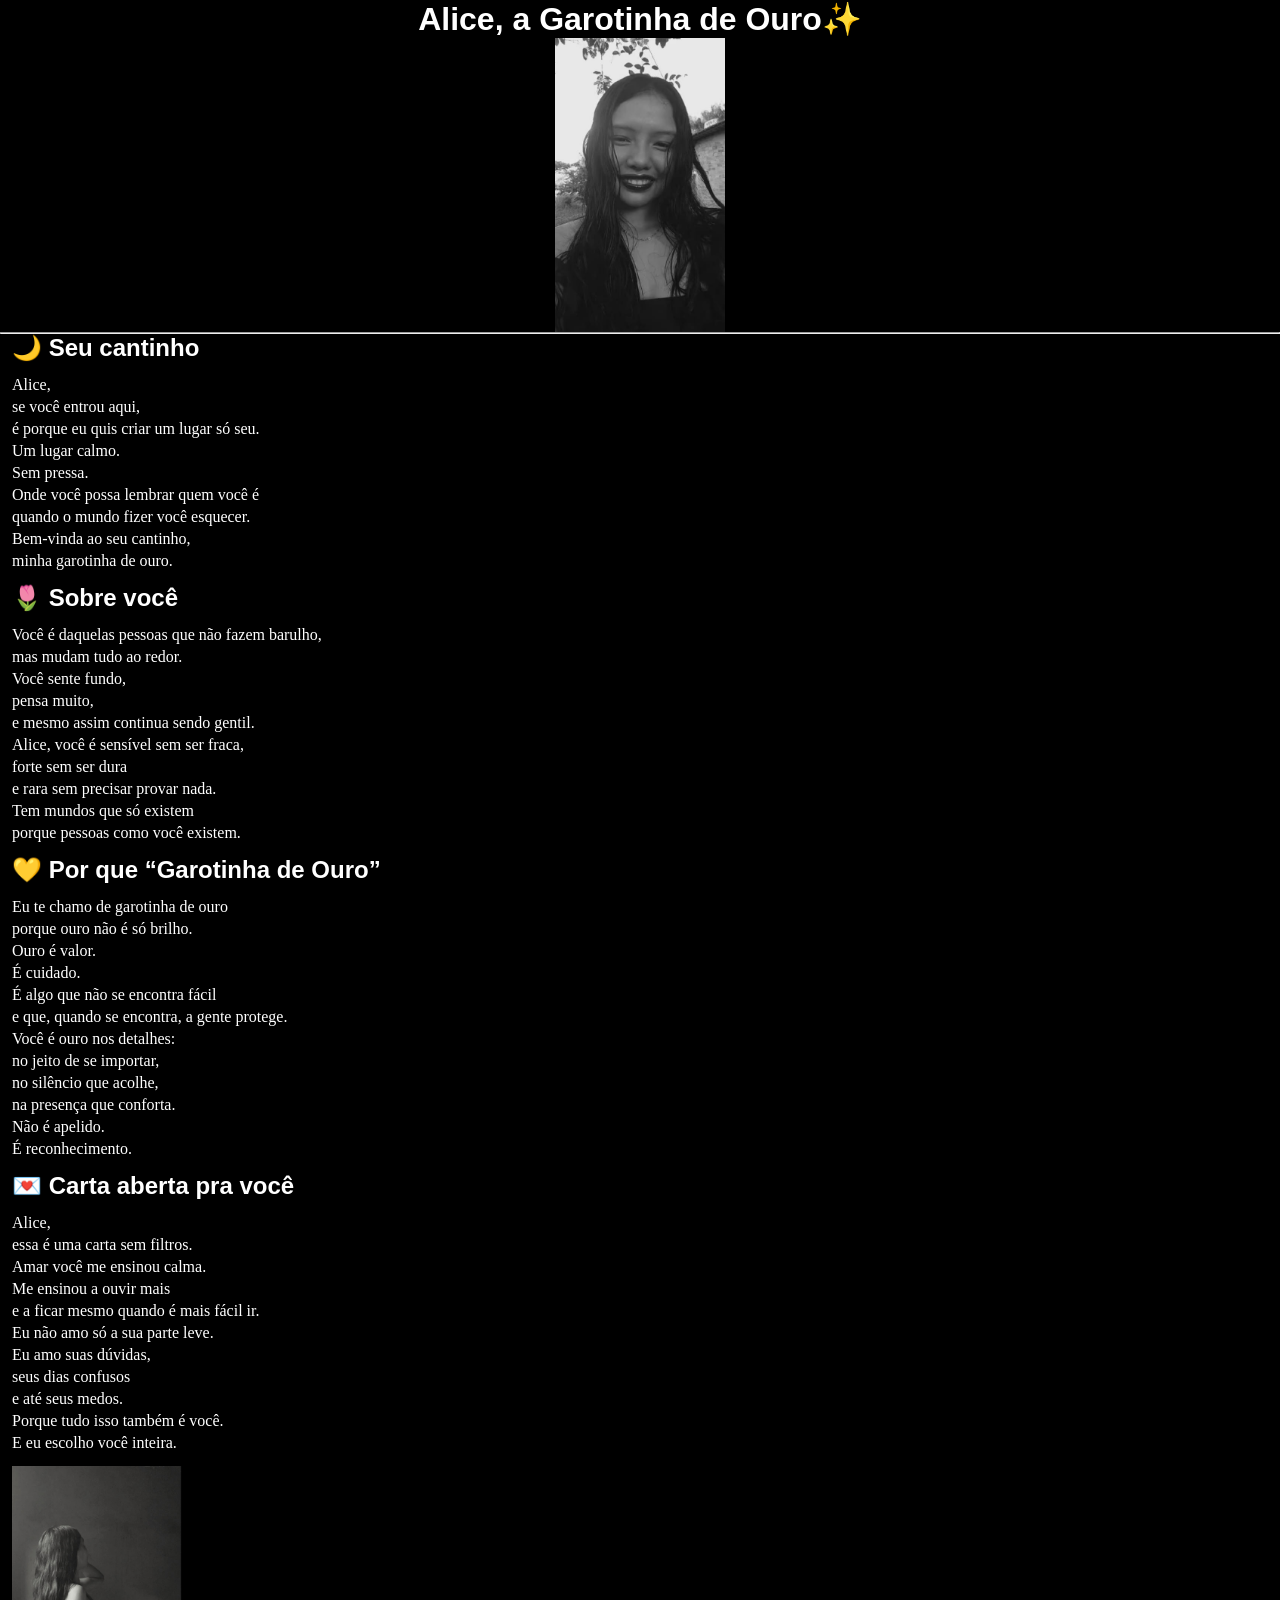
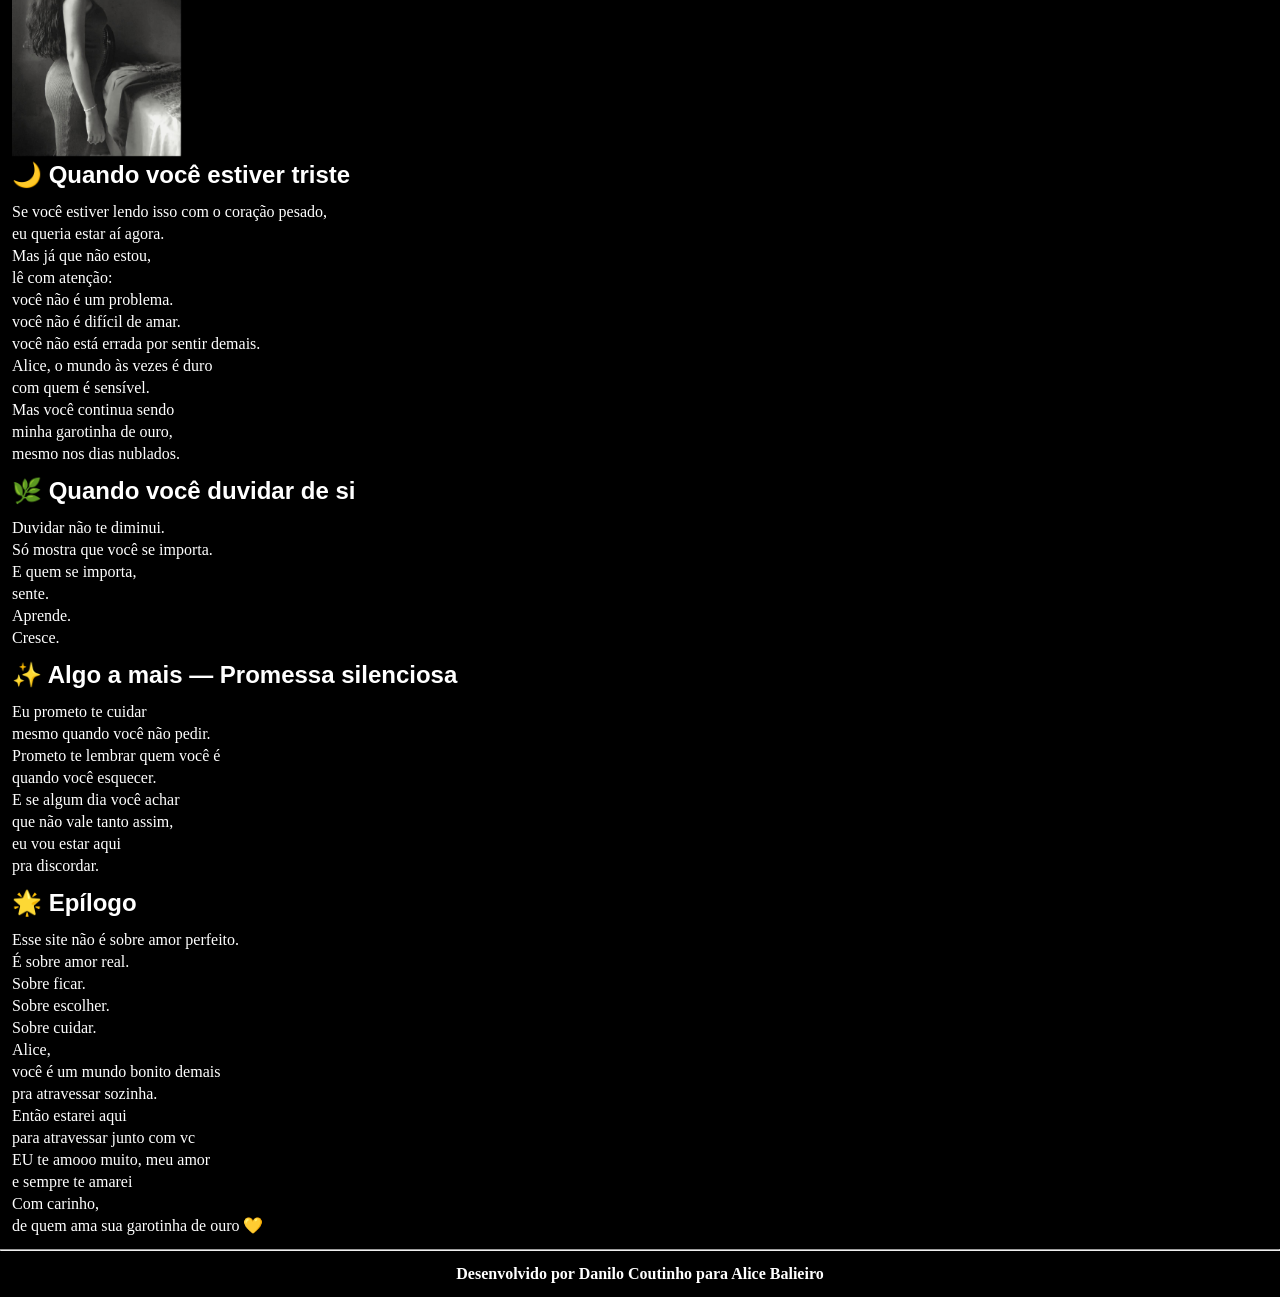
==== index.html @ 2d71a137 "danilo criação do projeto" ====
<!DOCTYPE html>
<html lang="pt-br">
<head>
    <meta charset="UTF-8">
    <meta name="viewport" content="width=device-width, initial-scale=1.0">
    <main><link rel="stylesheet" href="style.css"></main>
    <title>Alice</title>
</head>
<body>
    <h1>Alice, a Garotinha de Ouro✨</h1>
    <img src="img/ft1 - Copia.jpeg" alt="" id="ft1">
    <hr>
    <h2>🌙 Seu cantinho</h2>
    <p>Alice, <br>
        se você entrou aqui, <br>
        é porque eu quis criar um lugar só seu. <br>
        Um lugar calmo. <br>
        Sem pressa. <br>
        Onde você possa lembrar quem você é <br>
        quando o mundo fizer você esquecer. <br>
        Bem-vinda ao seu cantinho, <br>
        minha garotinha de ouro.</p>

    <h2>🌷 Sobre você</h2>
    <p>Você é daquelas pessoas que não fazem barulho, <br>
        mas mudam tudo ao redor. <br>
        Você sente fundo, <br>
        pensa muito, <br>
        e mesmo assim continua sendo gentil. <br>
        Alice, você é sensível sem ser fraca, <br>
        forte sem ser dura <br>
        e rara sem precisar provar nada. <br>
        Tem mundos que só existem <br>
        porque pessoas como você existem.</p>

    <h2>💛 Por que “Garotinha de Ouro”</h2>
    <p>Eu te chamo de garotinha de ouro <br>
        porque ouro não é só brilho. <br>
        Ouro é valor. <br>
        É cuidado. <br>
        É algo que não se encontra fácil <br>
        e que, quando se encontra, a gente protege. <br>
        Você é ouro nos detalhes: <br>
        no jeito de se importar, <br>
        no silêncio que acolhe, <br>
        na presença que conforta. <br>
        Não é apelido. <br>
        É reconhecimento.</p>

    <h2>💌 Carta aberta pra você</h2>
    <p>Alice, <br>
        essa é uma carta sem filtros. <br>
        Amar você me ensinou calma. <br>
        Me ensinou a ouvir mais <br>
        e a ficar mesmo quando é mais fácil ir. <br>
        Eu não amo só a sua parte leve. <br>
        Eu amo suas dúvidas, <br>
        seus dias confusos <br>
        e até seus medos. <br>
        Porque tudo isso também é você. <br>
        E eu escolho você inteira.</p>

    <img src="img/WhatsApp Image 2026-02-02 at 15.00.16.jpeg" alt="">

    <h2>🌙 Quando você estiver triste</h2>
    <p>Se você estiver lendo isso com o coração pesado, <br>
        eu queria estar aí agora. <br>
        Mas já que não estou, <br>
        lê com atenção: <br>
        você não é um problema. <br>
        você não é difícil de amar. <br>
        você não está errada por sentir demais. <br>
        Alice, o mundo às vezes é duro <br>
        com quem é sensível. <br>
        Mas você continua sendo <br>
        minha garotinha de ouro, <br>
        mesmo nos dias nublados.</p>

    <h2>🌿 Quando você duvidar de si</h2>
    <p>Duvidar não te diminui. <br>
        Só mostra que você se importa. <br>
        E quem se importa, <br>
        sente. <br>
        Aprende. <br>
        Cresce. </p>

    
    <h2>✨ Algo a mais — Promessa silenciosa</h2>
    <p>Eu prometo te cuidar <br>
        mesmo quando você não pedir. <br>
        Prometo te lembrar quem você é <br>
        quando você esquecer. <br>
        E se algum dia você achar <br>
        que não vale tanto assim, <br>
        eu vou estar aqui <br>
        pra discordar.</p>


    <h2>🌟 Epílogo</h2>
    <p>Esse site não é sobre amor perfeito. <br>
        É sobre amor real. <br>
        Sobre ficar. <br>
        Sobre escolher. <br>
        Sobre cuidar. <br>
        Alice, <br>
        você é um mundo bonito demais <br>
        pra atravessar sozinha. <br>
        Então estarei aqui <br>
        para atravessar junto com vc <br>
        EU te amooo muito, meu amor <br>
        e sempre te amarei <br>
        Com carinho, <br>
        de quem ama sua garotinha de ouro 💛</p>
    <hr>
    <footer>
        <p>Desenvolvido por Danilo Coutinho para Alice Balieiro</p>
    </footer>
</body>
</html>
---- style.css ----
@charset "UTF-8";

* {
    padding: 0px;
    margin: 0px;
}

body {
    background-color: black;
}

h1 {
    color: white;
    font-family: 'Franklin Gothic Medium', 'Arial Narrow', Arial, sans-serif;
    text-align: center;
}

h2 {
    color: white;
    font-family: 'Franklin Gothic Medium', 'Arial Narrow', Arial, sans-serif;
    margin-left: 12px;
}

img {
    max-width: 170px;
    margin-left: 12px;
}

img#ft1 {
    max-width: 170px;
    display: block;
    margin: auto;
}

p {
    color: white;
    margin: 12px;
    line-height: 22px;
}

footer {
    text-align: center;
    font-weight: bold;
}
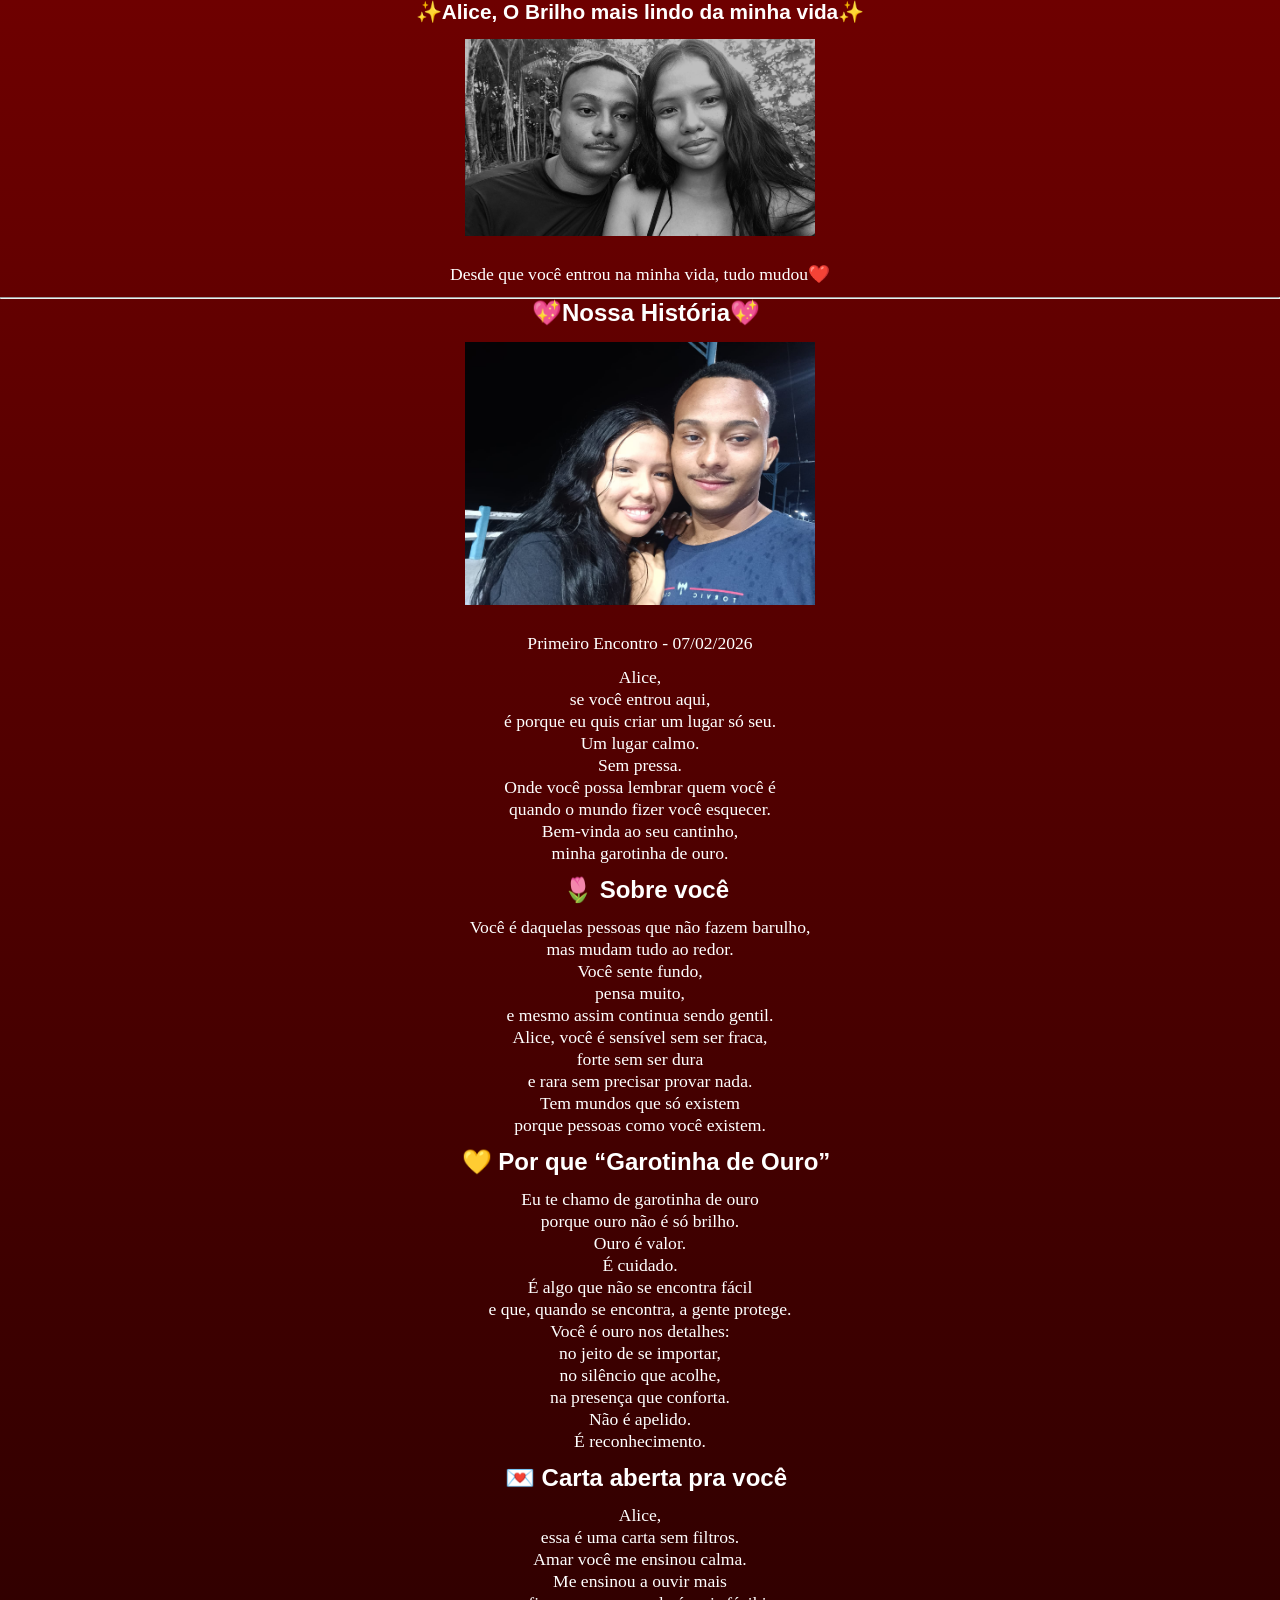
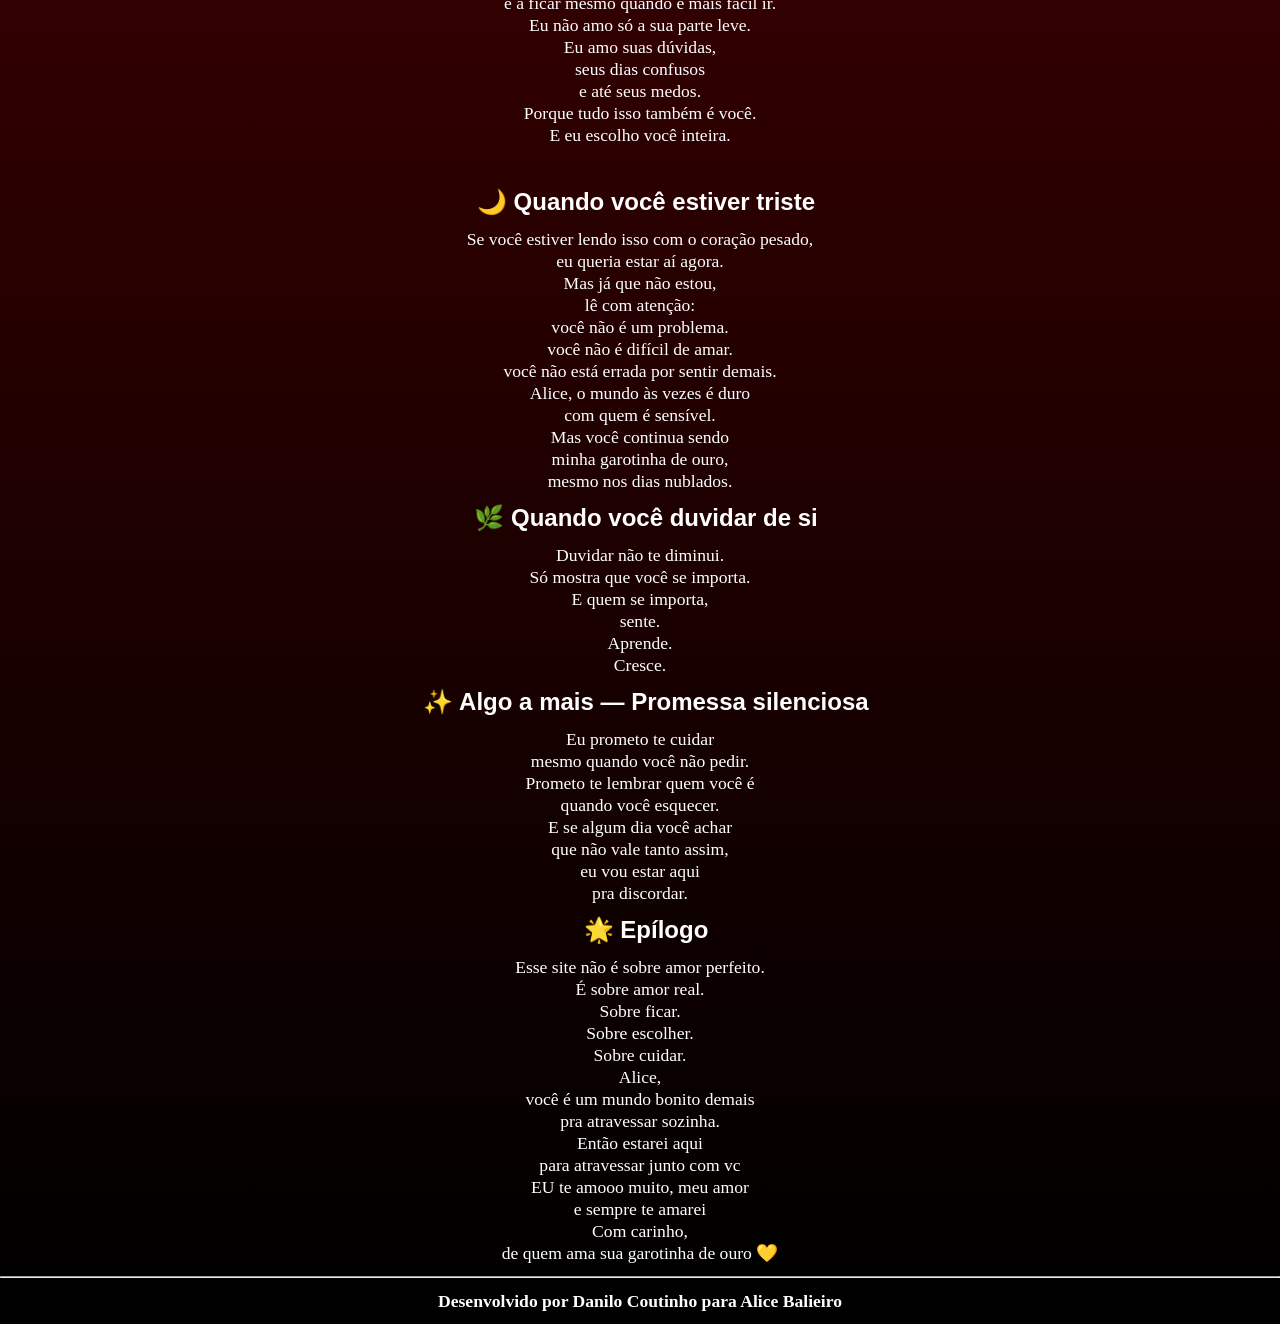
==== commit 48ff44fb: "atualização 01 no projeto" ====
--- a/index.html
+++ b/index.html
@@ -7,10 +7,13 @@
     <title>Alice</title>
 </head>
 <body>
-    <h1>Alice, a Garotinha de Ouro✨</h1>
-    <img src="img/ft1 - Copia.jpeg" alt="" id="ft1">
+    <h1>✨Alice, O Brilho mais lindo da minha vida✨</h1>
+    <img src="img/img01.jpeg" alt="" id="ft1">
+    <p>Desde que você entrou na minha vida, tudo mudou❤️</p>
     <hr>
-    <h2>🌙 Seu cantinho</h2>
+    <h2>💖Nossa História💖</h2>
+    <img src="img/img04.jpeg" alt="">
+    <p>Primeiro Encontro - 07/02/2026</p>
     <p>Alice, <br>
         se você entrou aqui, <br>
         é porque eu quis criar um lugar só seu. <br>
--- a/style.css
+++ b/style.css
@@ -6,29 +6,27 @@
 }
 
 body {
-    background-color: black;
+    background-image: linear-gradient(to bottom, rgb(110, 0, 0), black);
 }
 
 h1 {
     color: white;
     font-family: 'Franklin Gothic Medium', 'Arial Narrow', Arial, sans-serif;
     text-align: center;
+    font-size: 1.3em;
 }
 
 h2 {
     color: white;
     font-family: 'Franklin Gothic Medium', 'Arial Narrow', Arial, sans-serif;
     margin-left: 12px;
+    text-align: center;
 }
 
 img {
-    max-width: 170px;
-    margin-left: 12px;
-}
-
-img#ft1 {
-    max-width: 170px;
+    max-width: 350px;
     display: block;
+    padding: 15px;
     margin: auto;
 }
 
@@ -36,6 +34,8 @@
     color: white;
     margin: 12px;
     line-height: 22px;
+    text-align: center;
+    font-size: 1.1em;
 }
 
 footer {
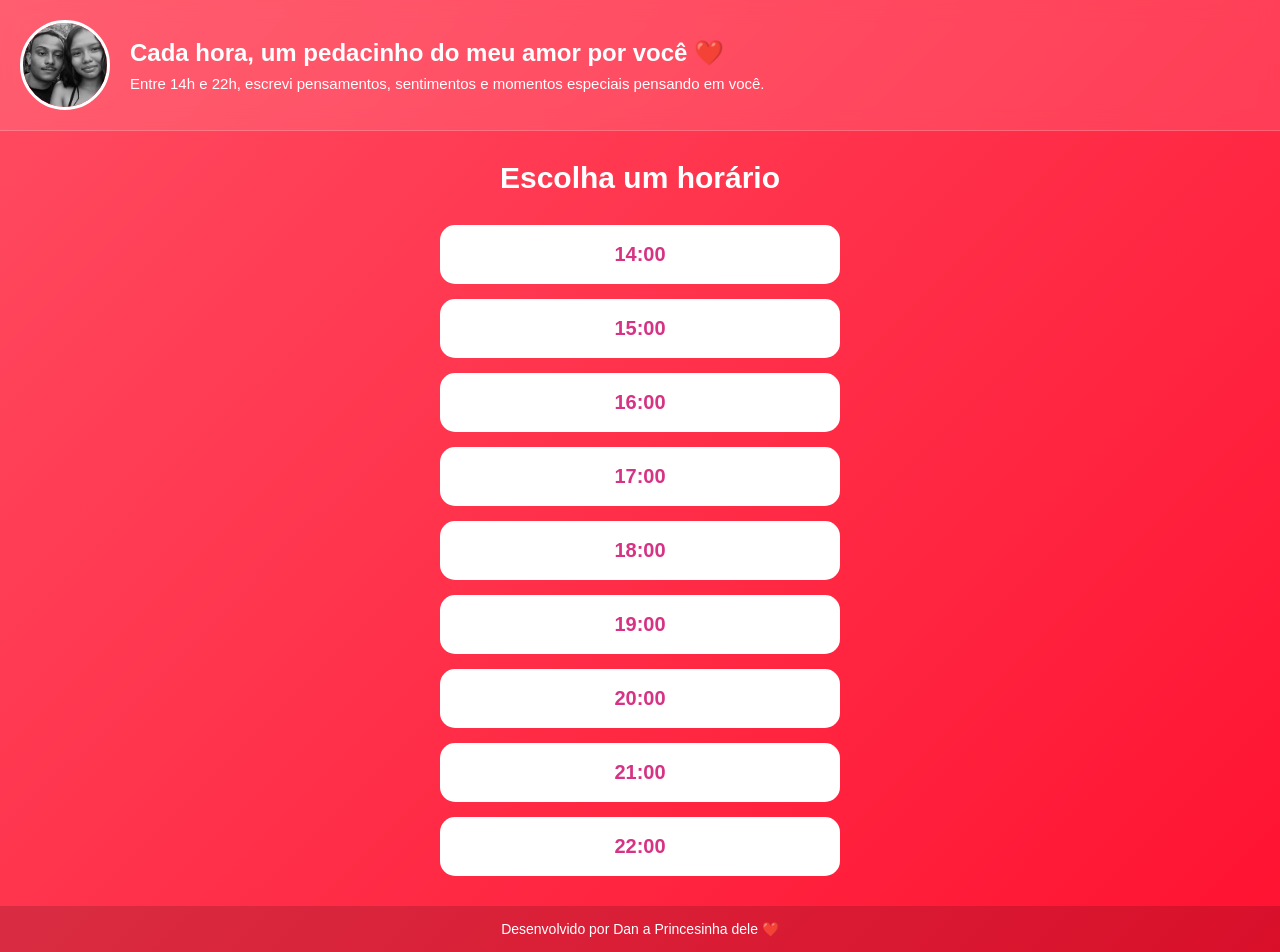
==== commit 13adc0ff: "atualização" ====
--- a/index.html
+++ b/index.html
@@ -1,122 +1,47 @@
 <!DOCTYPE html>
-<html lang="pt-br">
+<html lang="pt-BR">
 <head>
-    <meta charset="UTF-8">
-    <meta name="viewport" content="width=device-width, initial-scale=1.0">
-    <main><link rel="stylesheet" href="style.css"></main>
-    <title>Alice</title>
+  <meta charset="UTF-8" />
+  <meta name="viewport" content="width=device-width, initial-scale=1.0"/>
+  <title>Lilice❤️</title>
+  <link rel="stylesheet" href="style.css"/>
 </head>
 <body>
-    <h1>✨Alice, O Brilho mais lindo da minha vida✨</h1>
-    <img src="img/img01.jpeg" alt="" id="ft1">
-    <p>Desde que você entrou na minha vida, tudo mudou❤️</p>
-    <hr>
-    <h2>💖Nossa História💖</h2>
-    <img src="img/img04.jpeg" alt="">
-    <p>Primeiro Encontro - 07/02/2026</p>
-    <p>Alice, <br>
-        se você entrou aqui, <br>
-        é porque eu quis criar um lugar só seu. <br>
-        Um lugar calmo. <br>
-        Sem pressa. <br>
-        Onde você possa lembrar quem você é <br>
-        quando o mundo fizer você esquecer. <br>
-        Bem-vinda ao seu cantinho, <br>
-        minha garotinha de ouro.</p>
 
-    <h2>🌷 Sobre você</h2>
-    <p>Você é daquelas pessoas que não fazem barulho, <br>
-        mas mudam tudo ao redor. <br>
-        Você sente fundo, <br>
-        pensa muito, <br>
-        e mesmo assim continua sendo gentil. <br>
-        Alice, você é sensível sem ser fraca, <br>
-        forte sem ser dura <br>
-        e rara sem precisar provar nada. <br>
-        Tem mundos que só existem <br>
-        porque pessoas como você existem.</p>
+  <!-- CABEÇALHO -->
+  <header class="topo">
+    <img src="img/img01.jpeg" alt="Foto do casal">
+    
+    <div class="texto-topo">
+      <h1>Cada hora, um pedacinho do meu amor por você ❤️</h1>
+      <p>
+        Entre 14h e 22h, escrevi pensamentos, sentimentos e momentos
+        especiais pensando em você.
+      </p>
+    </div>
+  </header>
 
-    <h2>💛 Por que “Garotinha de Ouro”</h2>
-    <p>Eu te chamo de garotinha de ouro <br>
-        porque ouro não é só brilho. <br>
-        Ouro é valor. <br>
-        É cuidado. <br>
-        É algo que não se encontra fácil <br>
-        e que, quando se encontra, a gente protege. <br>
-        Você é ouro nos detalhes: <br>
-        no jeito de se importar, <br>
-        no silêncio que acolhe, <br>
-        na presença que conforta. <br>
-        Não é apelido. <br>
-        É reconhecimento.</p>
+  <!-- CONTEÚDO -->
+  <main class="container">
+    <h2>Escolha um horário</h2>
 
-    <h2>💌 Carta aberta pra você</h2>
-    <p>Alice, <br>
-        essa é uma carta sem filtros. <br>
-        Amar você me ensinou calma. <br>
-        Me ensinou a ouvir mais <br>
-        e a ficar mesmo quando é mais fácil ir. <br>
-        Eu não amo só a sua parte leve. <br>
-        Eu amo suas dúvidas, <br>
-        seus dias confusos <br>
-        e até seus medos. <br>
-        Porque tudo isso também é você. <br>
-        E eu escolho você inteira.</p>
+    <div class="botoes">
+      <a href="14h.html">14:00</a>
+      <a href="15h.html">15:00</a>
+      <a href="16h.html">16:00</a>
+      <a href="17h.html">17:00</a>
+      <a href="18h.html">18:00</a>
+      <a href="19h.html">19:00</a>
+      <a href="20h.html">20:00</a>
+      <a href="21h.html">21:00</a>
+      <a href="22h.html">22:00</a>
+    </div>
+  </main>
 
-    <img src="img/WhatsApp Image 2026-02-02 at 15.00.16.jpeg" alt="">
+  <!-- RODAPÉ -->
+  <footer>
+    Desenvolvido por Dan a Princesinha dele ❤️
+  </footer>
 
-    <h2>🌙 Quando você estiver triste</h2>
-    <p>Se você estiver lendo isso com o coração pesado, <br>
-        eu queria estar aí agora. <br>
-        Mas já que não estou, <br>
-        lê com atenção: <br>
-        você não é um problema. <br>
-        você não é difícil de amar. <br>
-        você não está errada por sentir demais. <br>
-        Alice, o mundo às vezes é duro <br>
-        com quem é sensível. <br>
-        Mas você continua sendo <br>
-        minha garotinha de ouro, <br>
-        mesmo nos dias nublados.</p>
-
-    <h2>🌿 Quando você duvidar de si</h2>
-    <p>Duvidar não te diminui. <br>
-        Só mostra que você se importa. <br>
-        E quem se importa, <br>
-        sente. <br>
-        Aprende. <br>
-        Cresce. </p>
-
-    
-    <h2>✨ Algo a mais — Promessa silenciosa</h2>
-    <p>Eu prometo te cuidar <br>
-        mesmo quando você não pedir. <br>
-        Prometo te lembrar quem você é <br>
-        quando você esquecer. <br>
-        E se algum dia você achar <br>
-        que não vale tanto assim, <br>
-        eu vou estar aqui <br>
-        pra discordar.</p>
-
-
-    <h2>🌟 Epílogo</h2>
-    <p>Esse site não é sobre amor perfeito. <br>
-        É sobre amor real. <br>
-        Sobre ficar. <br>
-        Sobre escolher. <br>
-        Sobre cuidar. <br>
-        Alice, <br>
-        você é um mundo bonito demais <br>
-        pra atravessar sozinha. <br>
-        Então estarei aqui <br>
-        para atravessar junto com vc <br>
-        EU te amooo muito, meu amor <br>
-        e sempre te amarei <br>
-        Com carinho, <br>
-        de quem ama sua garotinha de ouro 💛</p>
-    <hr>
-    <footer>
-        <p>Desenvolvido por Danilo Coutinho para Alice Balieiro</p>
-    </footer>
 </body>
 </html>
--- a/style.css
+++ b/style.css
@@ -1,44 +1,90 @@
-@charset "UTF-8";
-
-* {
-    padding: 0px;
-    margin: 0px;
+*{
+  margin: 0;
+  padding: 0;
+  box-sizing: border-box;
 }
 
-body {
-    background-image: linear-gradient(to bottom, rgb(110, 0, 0), black);
+body{
+  font-family: Arial, Helvetica, sans-serif;
+  background: linear-gradient(135deg, #ff4c61, #ff1231);
+  min-height: 100vh;
+  display: flex;
+  flex-direction: column;
+  color: #fff;
 }
 
-h1 {
-    color: white;
-    font-family: 'Franklin Gothic Medium', 'Arial Narrow', Arial, sans-serif;
-    text-align: center;
-    font-size: 1.3em;
+/* TOPO */
+.topo{
+  background: rgba(255,255,255,0.1);
+  backdrop-filter: blur(10px);
+  padding: 20px;
+  display: flex;
+  align-items: center;
+  gap: 20px;
+  border-bottom: 1px solid rgba(255,255,255,0.2);
 }
 
-h2 {
-    color: white;
-    font-family: 'Franklin Gothic Medium', 'Arial Narrow', Arial, sans-serif;
-    margin-left: 12px;
-    text-align: center;
+.topo img{
+  width: 90px;
+  height: 90px;
+  border-radius: 50%;
+  object-fit: cover;
+  border: 3px solid white;
 }
 
-img {
-    max-width: 350px;
-    display: block;
-    padding: 15px;
-    margin: auto;
+.texto-topo h1{
+  font-size: 24px;
+  margin-bottom: 8px;
 }
 
-p {
-    color: white;
-    margin: 12px;
-    line-height: 22px;
-    text-align: center;
-    font-size: 1.1em;
+.texto-topo p{
+  font-size: 15px;
 }
 
-footer {
-    text-align: center;
-    font-weight: bold;
+/* CONTEÚDO */
+.container{
+  flex: 1;
+  display: flex;
+  flex-direction: column;
+  align-items: center;
+  justify-content: center;
+  padding: 30px;
+}
+
+.container h2{
+  margin-bottom: 30px;
+  font-size: 30px;
+}
+
+.botoes{
+  width: 100%;
+  max-width: 400px;
+  display: flex;
+  flex-direction: column;
+  gap: 15px;
+}
+
+.botoes a{
+  text-decoration: none;
+  background: white;
+  color: #d63384;
+  padding: 18px;
+  text-align: center;
+  border-radius: 15px;
+  font-size: 20px;
+  font-weight: bold;
+  transition: 0.3s;
+}
+
+.botoes a:hover{
+  transform: scale(1.03);
+  background: #ffd6e7;
+}
+
+/* RODAPÉ */
+footer{
+  text-align: center;
+  padding: 15px;
+  background: rgba(0,0,0,0.15);
+  font-size: 14px;
 }
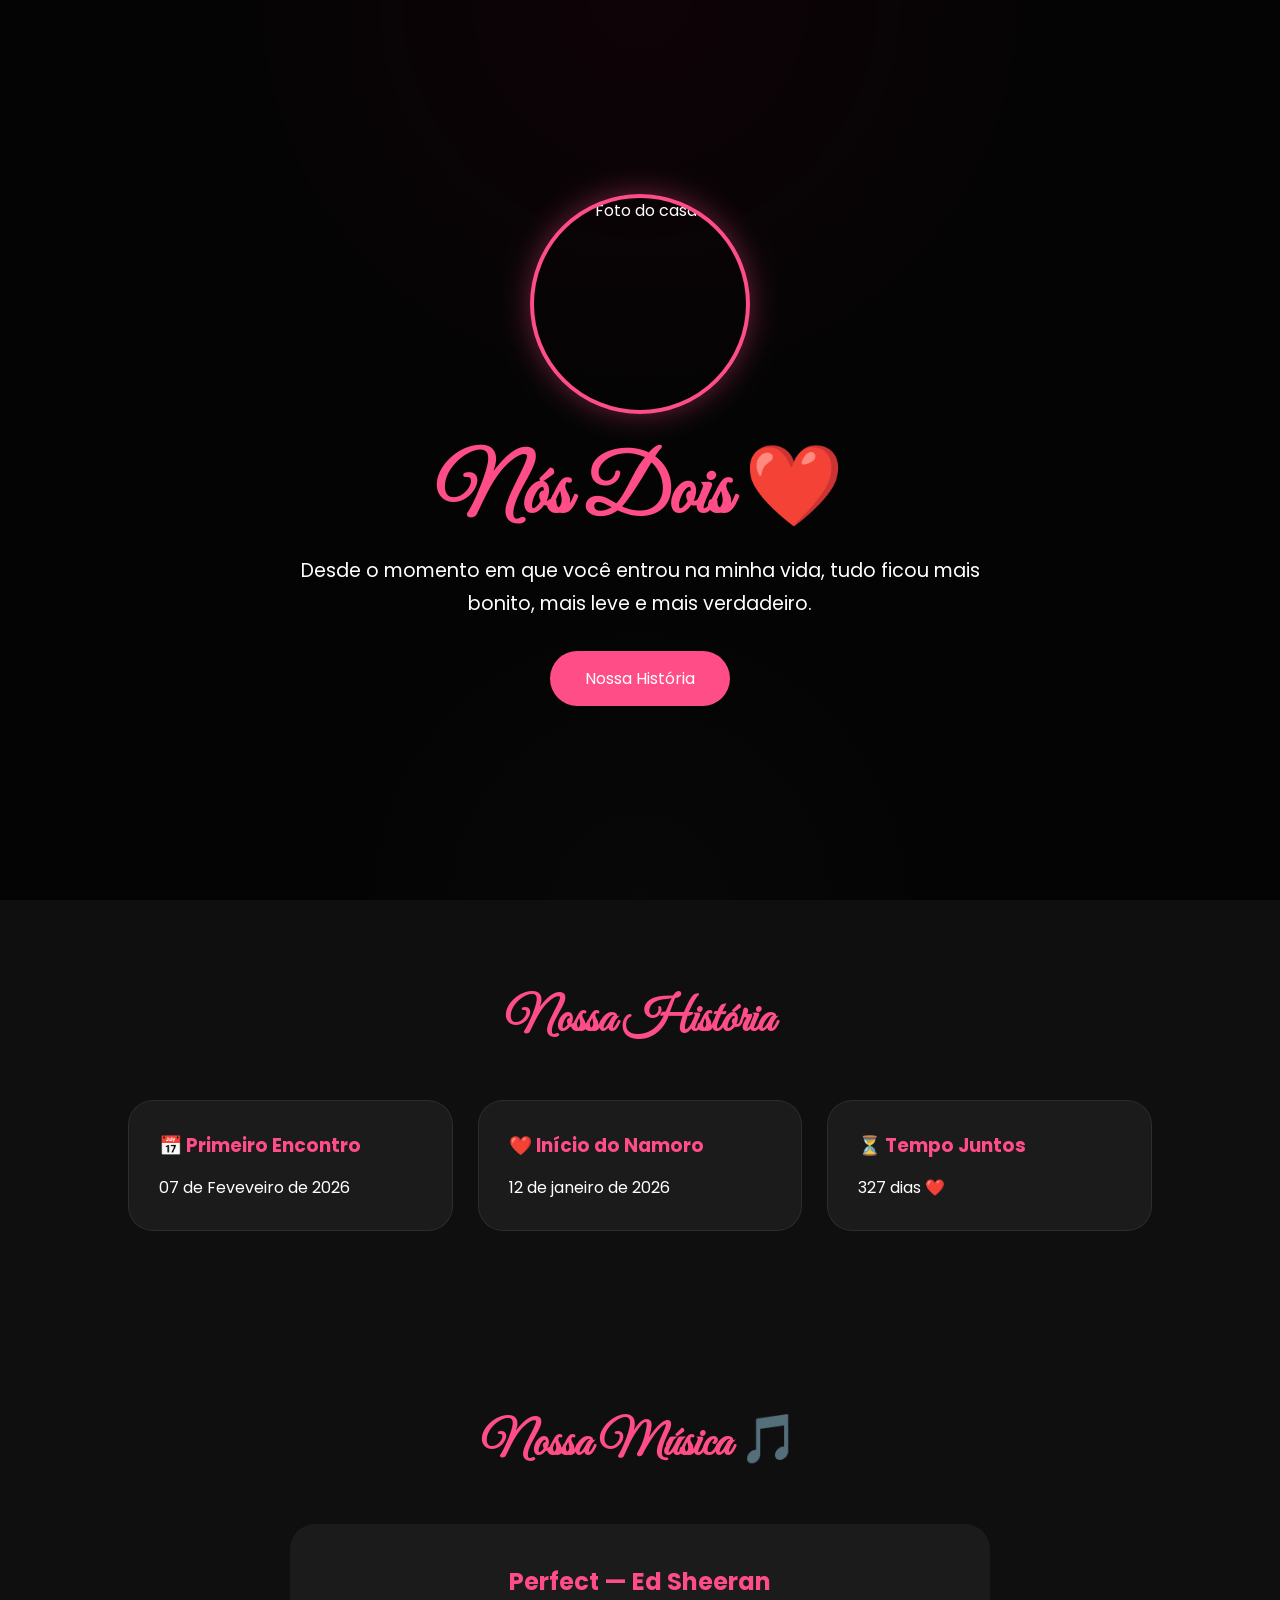
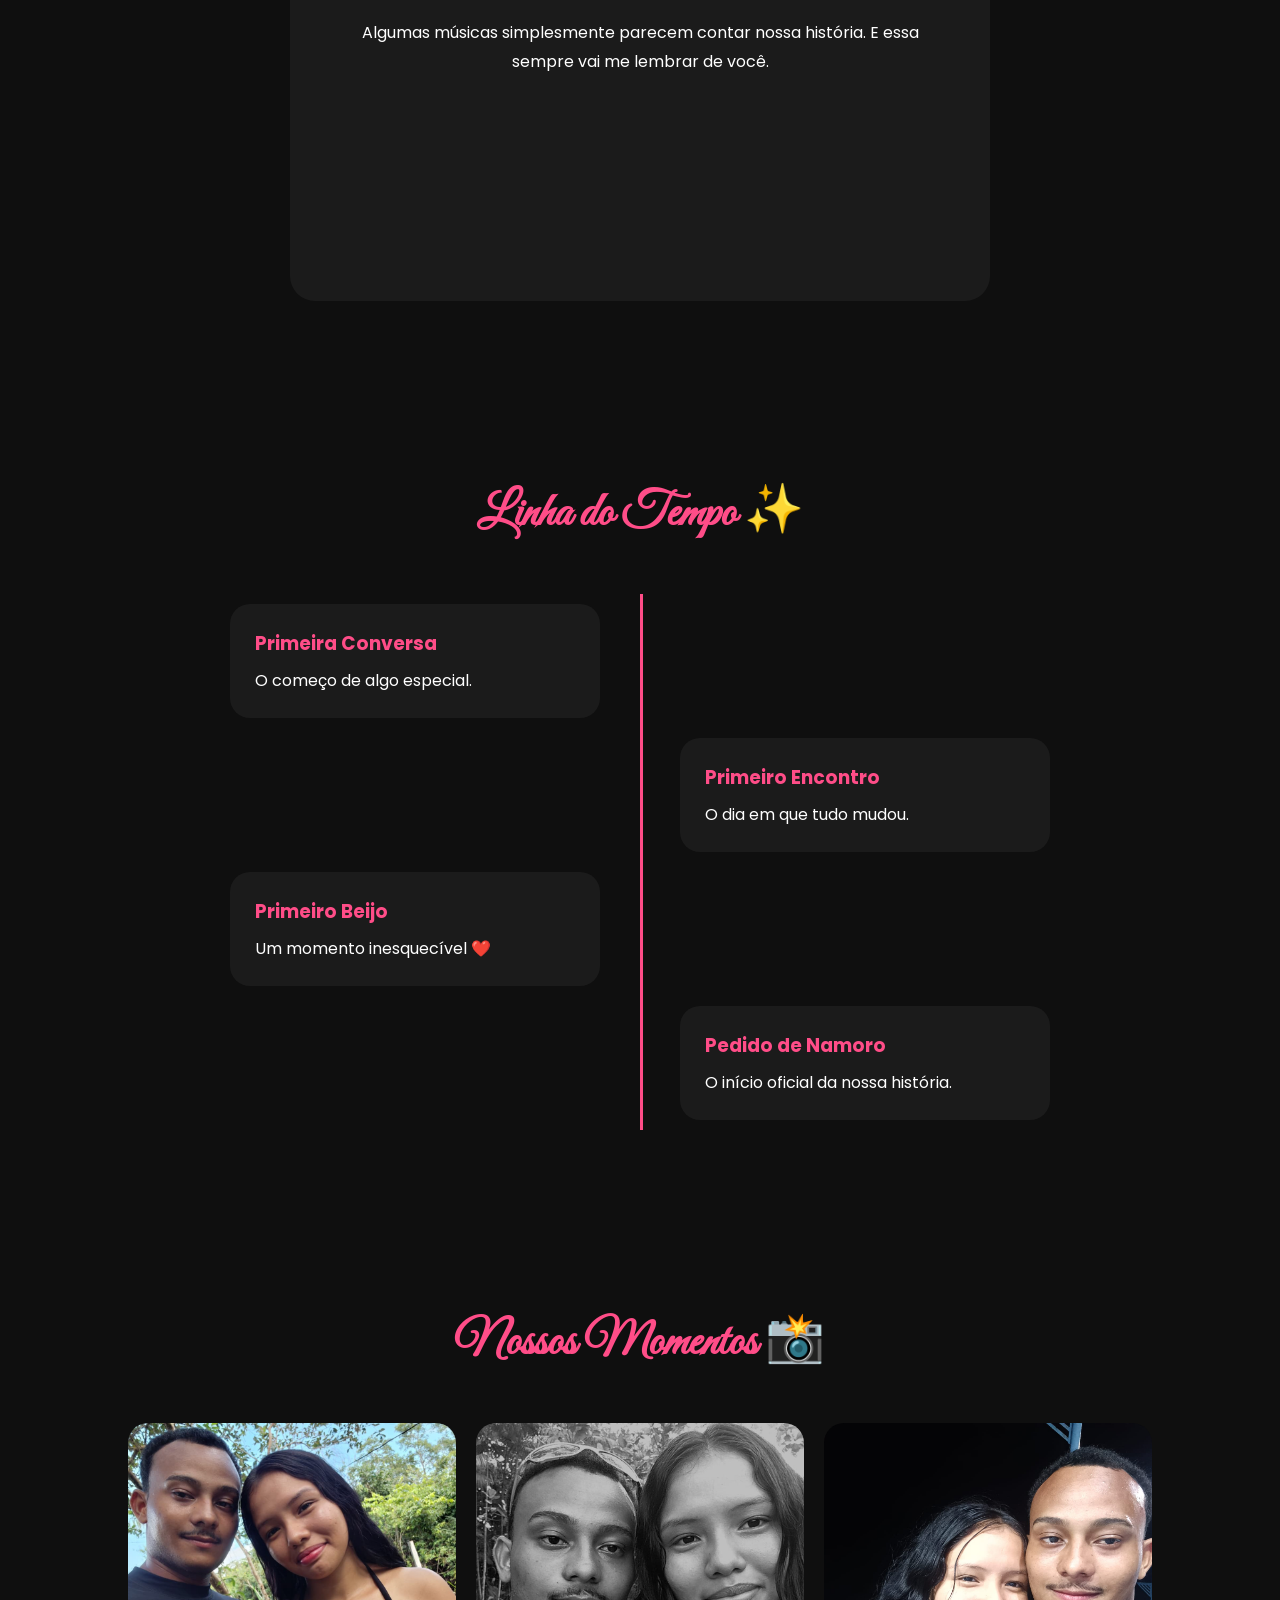
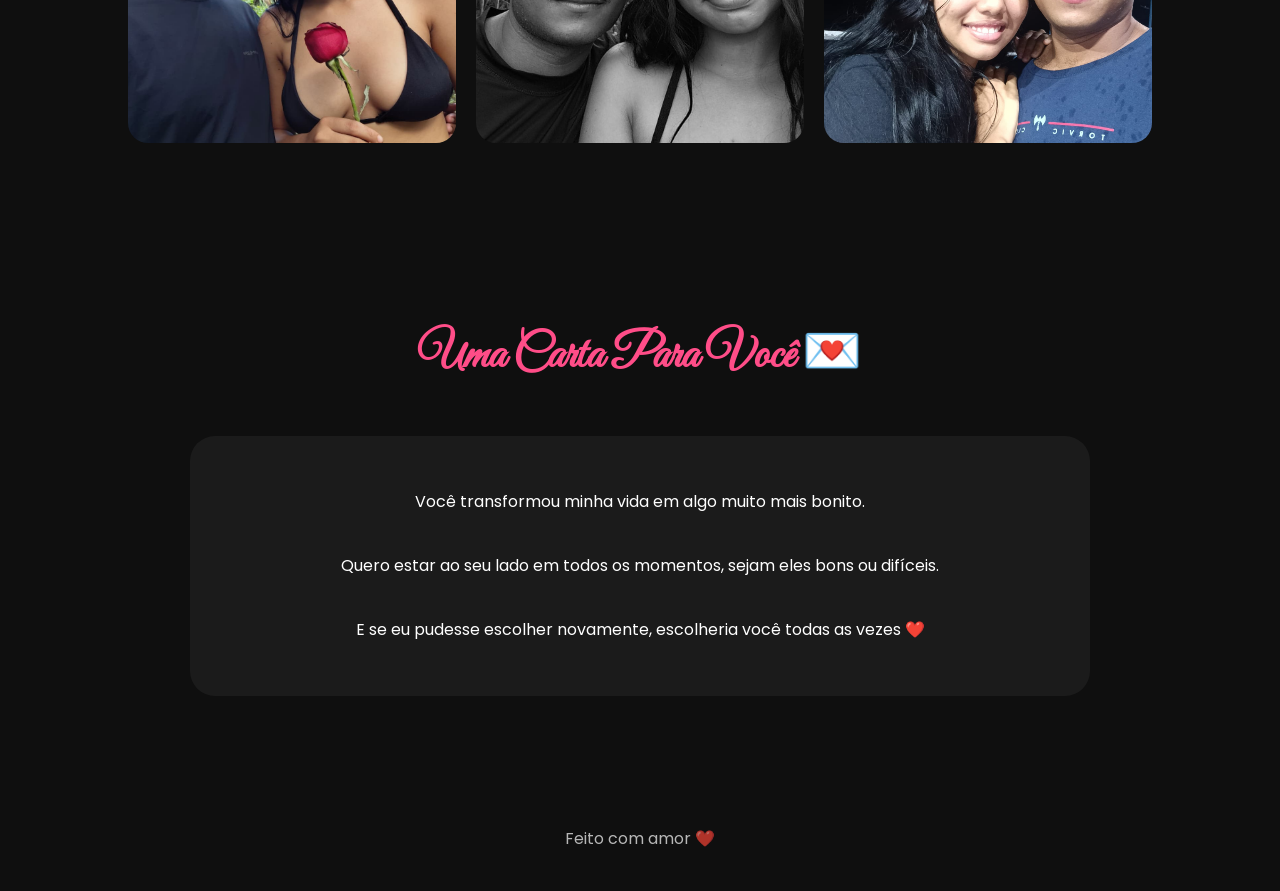
==== commit eef3de93: "mudanças" ====
--- a/index.html
+++ b/index.html
@@ -1,47 +1,181 @@
 <!DOCTYPE html>
 <html lang="pt-BR">
 <head>
-  <meta charset="UTF-8" />
-  <meta name="viewport" content="width=device-width, initial-scale=1.0"/>
-  <title>Lilice❤️</title>
-  <link rel="stylesheet" href="style.css"/>
+  <meta charset="UTF-8">
+  <meta name="viewport" content="width=device-width, initial-scale=1.0">
+
+  <title>Nós Dois ❤️</title>
+
+  <!-- Fonte -->
+  <link rel="preconnect" href="https://fonts.googleapis.com">
+  <link href="https://fonts.googleapis.com/css2?family=Poppins:wght@300;400;600&family=Great+Vibes&display=swap" rel="stylesheet">
+
+  <!-- CSS -->
+  <link rel="stylesheet" href="style.css">
 </head>
 <body>
 
-  <!-- CABEÇALHO -->
-  <header class="topo">
-    <img src="img/img01.jpeg" alt="Foto do casal">
-    
-    <div class="texto-topo">
-      <h1>Cada hora, um pedacinho do meu amor por você ❤️</h1>
+  <!-- Música -->
+  <audio autoplay loop>
+    <source src="musica.mp3" type="audio/mp3">
+  </audio>
+
+  <!-- HERO -->
+  <section class="hero">
+
+    <img src="img/img04.jpegx" alt="Foto do casal" class="foto-casal">
+
+    <h1>Nós Dois ❤️</h1>
+
+    <p>
+      Desde o momento em que você entrou na minha vida,
+      tudo ficou mais bonito, mais leve e mais verdadeiro.
+    </p>
+
+    <a href="#historia" class="btn">
+      Nossa História
+    </a>
+
+  </section>
+
+  <!-- HISTÓRIA -->
+  <section id="historia">
+
+    <h2 class="title">Nossa História</h2>
+
+    <div class="cards">
+
+      <div class="card">
+        <h3>📅 Primeiro Encontro</h3>
+        <p>07 de Feveveiro de 2026</p>
+      </div>
+
+      <div class="card">
+        <h3>❤️ Início do Namoro</h3>
+        <p>12 de janeiro de 2026</p>
+      </div>
+
+      <div class="card">
+        <h3>⏳ Tempo Juntos</h3>
+        <p id="contador"></p>
+      </div>
+
+    </div>
+
+  </section>
+
+  <!-- MÚSICA -->
+  <section class="music">
+
+    <h2 class="title">Nossa Música 🎵</h2>
+
+    <div class="music-box">
+
+      <h2>Perfect — Ed Sheeran</h2>
+
       <p>
-        Entre 14h e 22h, escrevi pensamentos, sentimentos e momentos
-        especiais pensando em você.
+        Algumas músicas simplesmente parecem contar nossa história.
+        E essa sempre vai me lembrar de você.
       </p>
+
+      <iframe
+        src="https://open.spotify.com/embed/track/0tgVpDi06FyKpA1z0VMD4v?utm_source=generator">
+      </iframe>
+
     </div>
-  </header>
 
-  <!-- CONTEÚDO -->
-  <main class="container">
-    <h2>Escolha um horário</h2>
+  </section>
 
-    <div class="botoes">
-      <a href="14h.html">14:00</a>
-      <a href="15h.html">15:00</a>
-      <a href="16h.html">16:00</a>
-      <a href="17h.html">17:00</a>
-      <a href="18h.html">18:00</a>
-      <a href="19h.html">19:00</a>
-      <a href="20h.html">20:00</a>
-      <a href="21h.html">21:00</a>
-      <a href="22h.html">22:00</a>
+  <!-- TIMELINE -->
+  <section>
+
+    <h2 class="title">Linha do Tempo ✨</h2>
+
+    <div class="timeline">
+
+      <div class="container left">
+        <div class="content">
+          <h3>Primeira Conversa</h3>
+          <p>O começo de algo especial.</p>
+        </div>
+      </div>
+
+      <div class="container right">
+        <div class="content">
+          <h3>Primeiro Encontro</h3>
+          <p>O dia em que tudo mudou.</p>
+        </div>
+      </div>
+
+      <div class="container left">
+        <div class="content">
+          <h3>Primeiro Beijo</h3>
+          <p>Um momento inesquecível ❤️</p>
+        </div>
+      </div>
+
+      <div class="container right">
+        <div class="content">
+          <h3>Pedido de Namoro</h3>
+          <p>O início oficial da nossa história.</p>
+        </div>
+      </div>
+
     </div>
-  </main>
 
-  <!-- RODAPÉ -->
+  </section>
+
+  <!-- GALERIA -->
+  <section>
+
+    <h2 class="title">Nossos Momentos 📸</h2>
+
+    <div class="gallery">
+
+      <img src="img/img02.jpeg" alt="">
+      <img src="img/img01.jpeg" alt="">
+      <img src="img/img10.jpeg" alt="">
+
+    </div>
+
+  </section>
+
+  <!-- CARTA -->
+  <section>
+
+    <h2 class="title">Uma Carta Para Você 💌</h2>
+
+    <div class="letter">
+
+      <p>
+        Você transformou minha vida em algo muito mais bonito.
+      </p>
+
+      <br>
+
+      <p>
+        Quero estar ao seu lado em todos os momentos,
+        sejam eles bons ou difíceis.
+      </p>
+
+      <br>
+
+      <p>
+        E se eu pudesse escolher novamente,
+        escolheria você todas as vezes ❤️
+      </p>
+
+    </div>
+
+  </section>
+
+  <!-- FOOTER -->
   <footer>
-    Desenvolvido por Dan a Princesinha dele ❤️
+    Feito com amor ❤️
   </footer>
+
+  <!-- JS -->
+  <script src="script.js"></script>
 
 </body>
 </html>
--- a/style.css
+++ b/style.css
@@ -1,90 +1,262 @@
 *{
-  margin: 0;
-  padding: 0;
-  box-sizing: border-box;
+  margin:0;
+  padding:0;
+  box-sizing:border-box;
+}
+
+html{
+  scroll-behavior:smooth;
 }
 
 body{
-  font-family: Arial, Helvetica, sans-serif;
-  background: linear-gradient(135deg, #ff4c61, #ff1231);
-  min-height: 100vh;
-  display: flex;
-  flex-direction: column;
-  color: #fff;
-}
-
-/* TOPO */
-.topo{
-  background: rgba(255,255,255,0.1);
-  backdrop-filter: blur(10px);
-  padding: 20px;
-  display: flex;
-  align-items: center;
-  gap: 20px;
-  border-bottom: 1px solid rgba(255,255,255,0.2);
-}
-
-.topo img{
-  width: 90px;
-  height: 90px;
-  border-radius: 50%;
-  object-fit: cover;
-  border: 3px solid white;
-}
-
-.texto-topo h1{
-  font-size: 24px;
-  margin-bottom: 8px;
-}
-
-.texto-topo p{
-  font-size: 15px;
-}
-
-/* CONTEÚDO */
+  font-family:'Poppins', sans-serif;
+  background:#0f0f0f;
+  color:white;
+  overflow-x:hidden;
+}
+
+/* Fundo */
+
+body::before{
+  content:"";
+  position:fixed;
+  width:100%;
+  height:100%;
+  background:
+  radial-gradient(circle at top, rgba(255,0,85,0.15), transparent 40%),
+  radial-gradient(circle at bottom, rgba(255,255,255,0.05), transparent 30%);
+  z-index:-1;
+}
+
+/* FOTO DA CAPA */
+
+.foto-casal{
+  width:220px;
+  height:220px;
+  object-fit:cover;
+  border-radius:50%;
+  border:4px solid #ff4d88;
+  margin-bottom:25px;
+  box-shadow:0 0 30px rgba(255,77,136,0.4);
+}
+
+/* HERO */
+
+.hero{
+  height:100vh;
+  display:flex;
+  flex-direction:column;
+  justify-content:center;
+  align-items:center;
+  text-align:center;
+  padding:20px;
+  background:
+  linear-gradient(rgba(0,0,0,.7), rgba(0,0,0,.7)),
+  url('img/casal-bg.jpg') center/cover;
+}
+
+.hero h1{
+  font-size:5rem;
+  font-family:'Great Vibes', cursive;
+  color:#ff4d88;
+  margin-bottom:10px;
+}
+
+.hero p{
+  font-size:1.2rem;
+  max-width:700px;
+  line-height:1.7;
+}
+
+.btn{
+  margin-top:30px;
+  padding:15px 35px;
+  border:none;
+  border-radius:40px;
+  background:#ff4d88;
+  color:white;
+  text-decoration:none;
+  transition:.3s;
+}
+
+.btn:hover{
+  background:#ff2f73;
+  transform:scale(1.05);
+}
+
+/* Sections */
+
+section{
+  padding:90px 10%;
+}
+
+.title{
+  text-align:center;
+  font-size:3rem;
+  margin-bottom:50px;
+  color:#ff4d88;
+  font-family:'Great Vibes', cursive;
+}
+
+/* Cards */
+
+.cards{
+  display:grid;
+  grid-template-columns:repeat(auto-fit,minmax(250px,1fr));
+  gap:25px;
+}
+
+.card{
+  background:rgba(255,255,255,0.05);
+  padding:30px;
+  border-radius:25px;
+  border:1px solid rgba(255,255,255,0.08);
+  transition:.3s;
+}
+
+.card:hover{
+  transform:translateY(-5px);
+}
+
+.card h3{
+  color:#ff4d88;
+  margin-bottom:15px;
+}
+
+/* Música */
+
+.music{
+  text-align:center;
+}
+
+.music-box{
+  max-width:700px;
+  margin:auto;
+  background:rgba(255,255,255,0.05);
+  padding:40px;
+  border-radius:25px;
+}
+
+.music-box h2{
+  color:#ff4d88;
+  margin-bottom:20px;
+}
+
+.music-box p{
+  margin-bottom:25px;
+  line-height:1.8;
+}
+
+iframe{
+  width:100%;
+  height:152px;
+  border:none;
+  border-radius:15px;
+}
+
+/* Timeline */
+
+.timeline{
+  position:relative;
+  max-width:900px;
+  margin:auto;
+}
+
+.timeline::after{
+  content:'';
+  position:absolute;
+  width:3px;
+  background:#ff4d88;
+  top:0;
+  bottom:0;
+  left:50%;
+}
+
 .container{
-  flex: 1;
-  display: flex;
-  flex-direction: column;
-  align-items: center;
-  justify-content: center;
-  padding: 30px;
-}
-
-.container h2{
-  margin-bottom: 30px;
-  font-size: 30px;
-}
-
-.botoes{
-  width: 100%;
-  max-width: 400px;
-  display: flex;
-  flex-direction: column;
-  gap: 15px;
-}
-
-.botoes a{
-  text-decoration: none;
-  background: white;
-  color: #d63384;
-  padding: 18px;
-  text-align: center;
-  border-radius: 15px;
-  font-size: 20px;
-  font-weight: bold;
-  transition: 0.3s;
-}
-
-.botoes a:hover{
-  transform: scale(1.03);
-  background: #ffd6e7;
-}
-
-/* RODAPÉ */
+  position:relative;
+  width:50%;
+  padding:10px 40px;
+}
+
+.left{
+  left:0;
+}
+
+.right{
+  left:50%;
+}
+
+.content{
+  background:rgba(255,255,255,0.05);
+  padding:25px;
+  border-radius:20px;
+}
+
+.content h3{
+  color:#ff4d88;
+  margin-bottom:10px;
+}
+
+/* Galeria */
+
+.gallery{
+  display:grid;
+  grid-template-columns:repeat(auto-fit,minmax(250px,1fr));
+  gap:20px;
+}
+
+.gallery img{
+  width:100%;
+  height:320px;
+  object-fit:cover;
+  border-radius:20px;
+  transition:.4s;
+}
+
+.gallery img:hover{
+  transform:scale(1.03);
+}
+
+/* Carta */
+
+.letter{
+  max-width:900px;
+  margin:auto;
+  background:rgba(255,255,255,0.05);
+  padding:50px;
+  border-radius:25px;
+  text-align:center;
+  line-height:2;
+}
+
+/* Footer */
+
 footer{
-  text-align: center;
-  padding: 15px;
-  background: rgba(0,0,0,0.15);
-  font-size: 14px;
+  text-align:center;
+  padding:40px;
+  opacity:.7;
+}
+
+/* Responsivo */
+
+@media(max-width:768px){
+
+  .hero h1{
+    font-size:3.5rem;
+  }
+
+  .timeline::after{
+    left:20px;
+  }
+
+  .container{
+    width:100%;
+    padding-left:70px;
+    padding-right:20px;
+  }
+
+  .right{
+    left:0;
+  }
+
 }
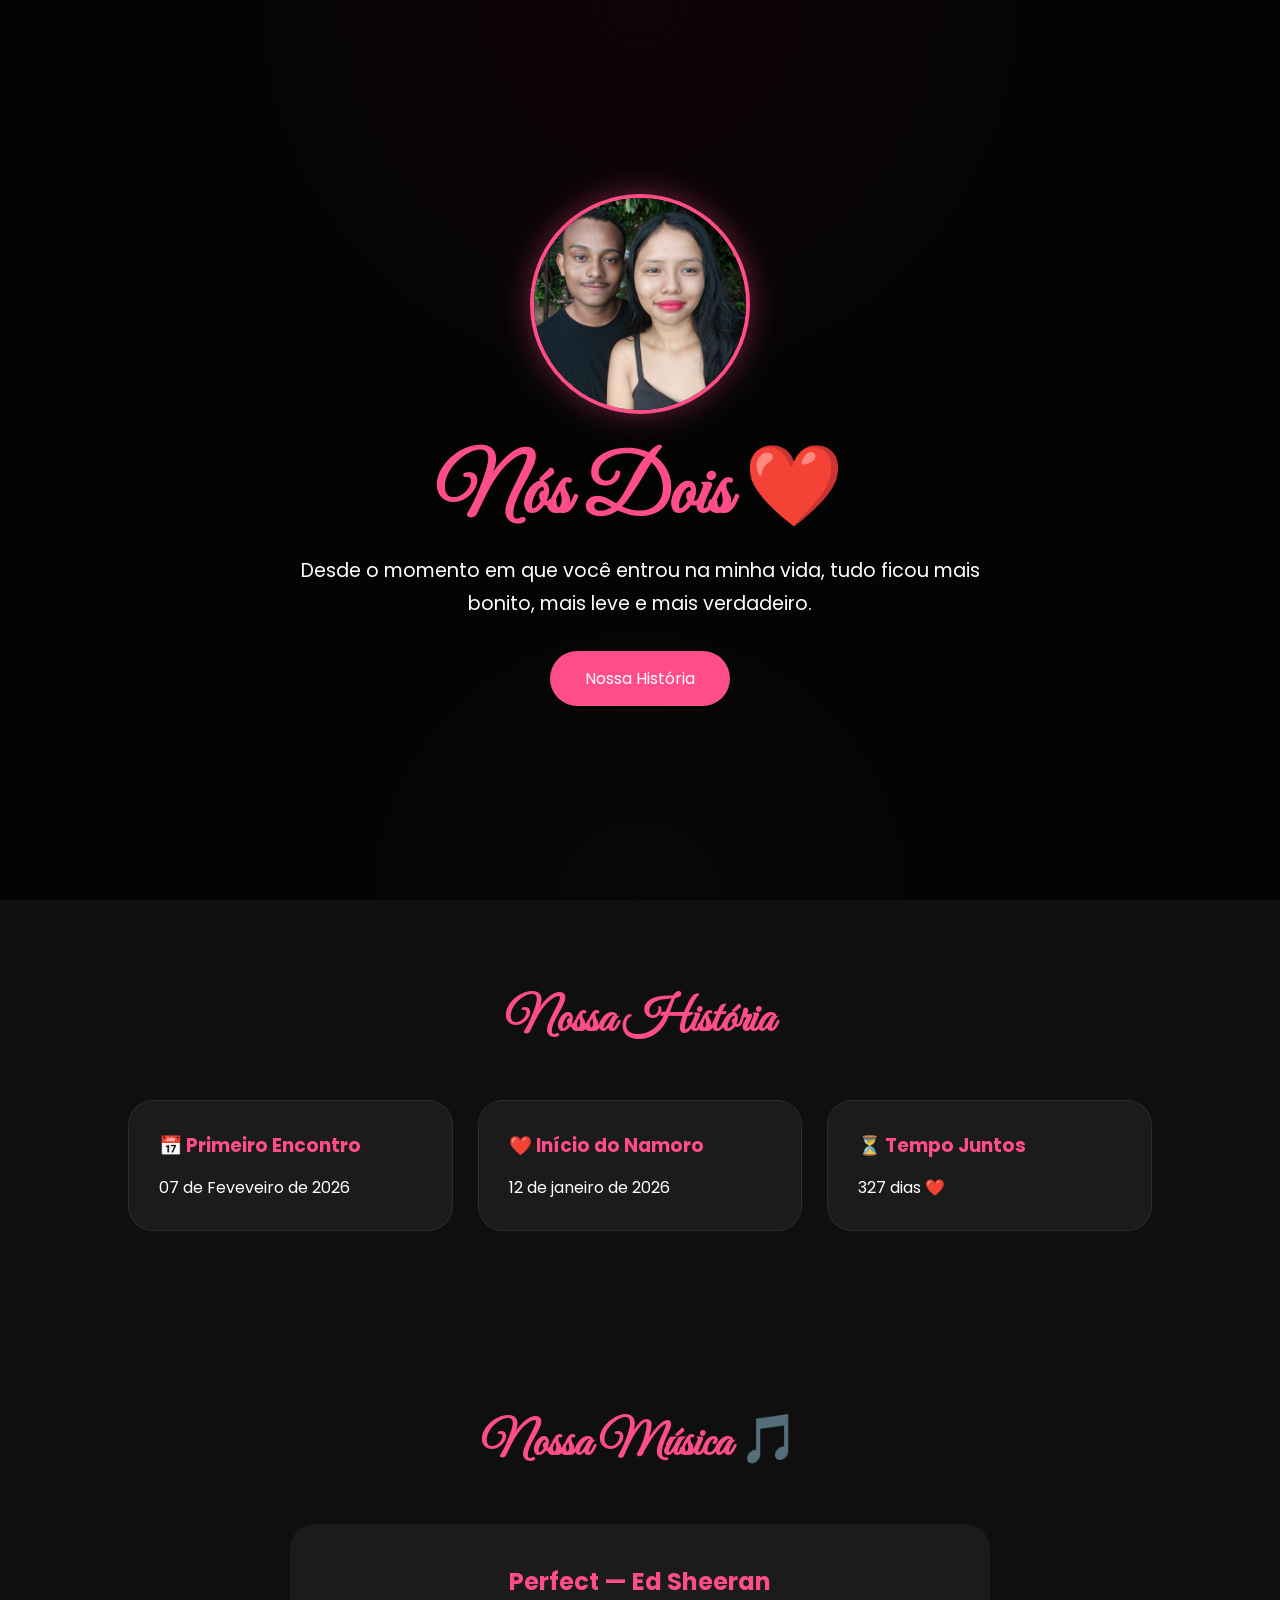
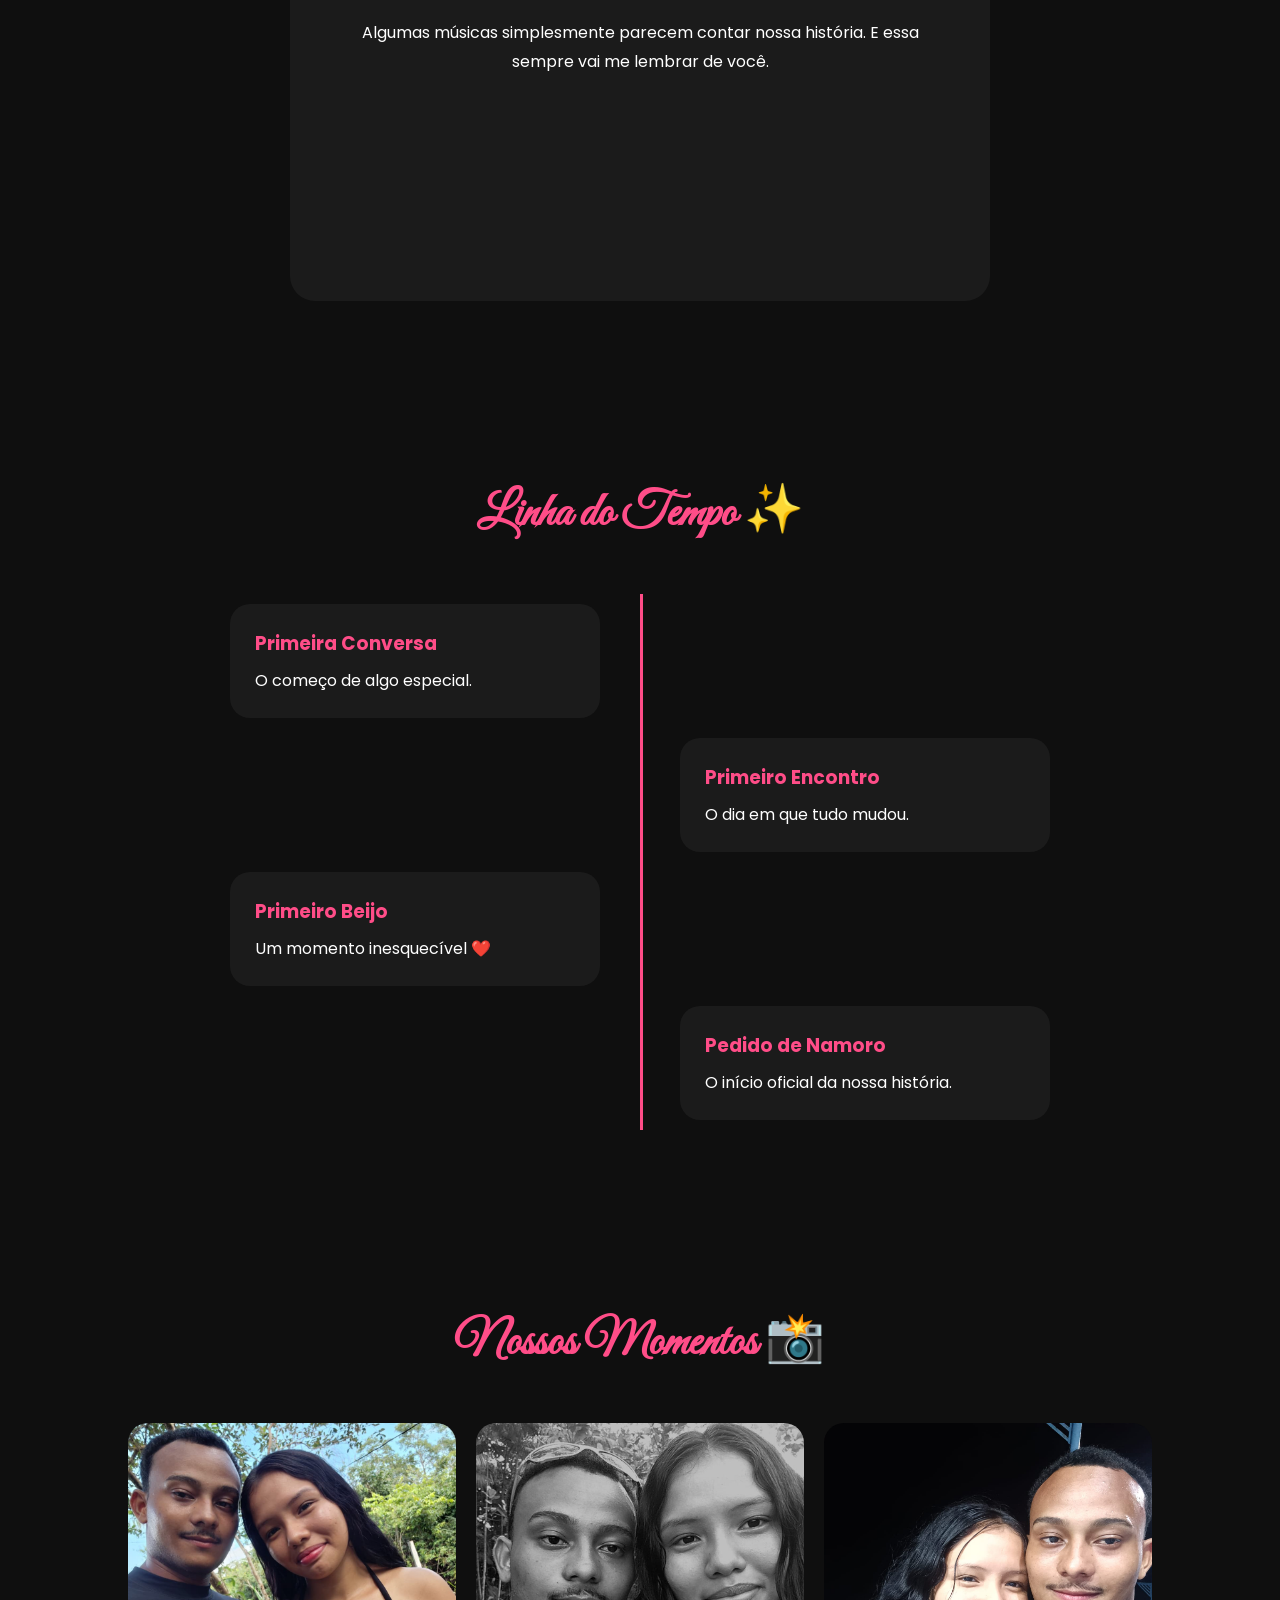
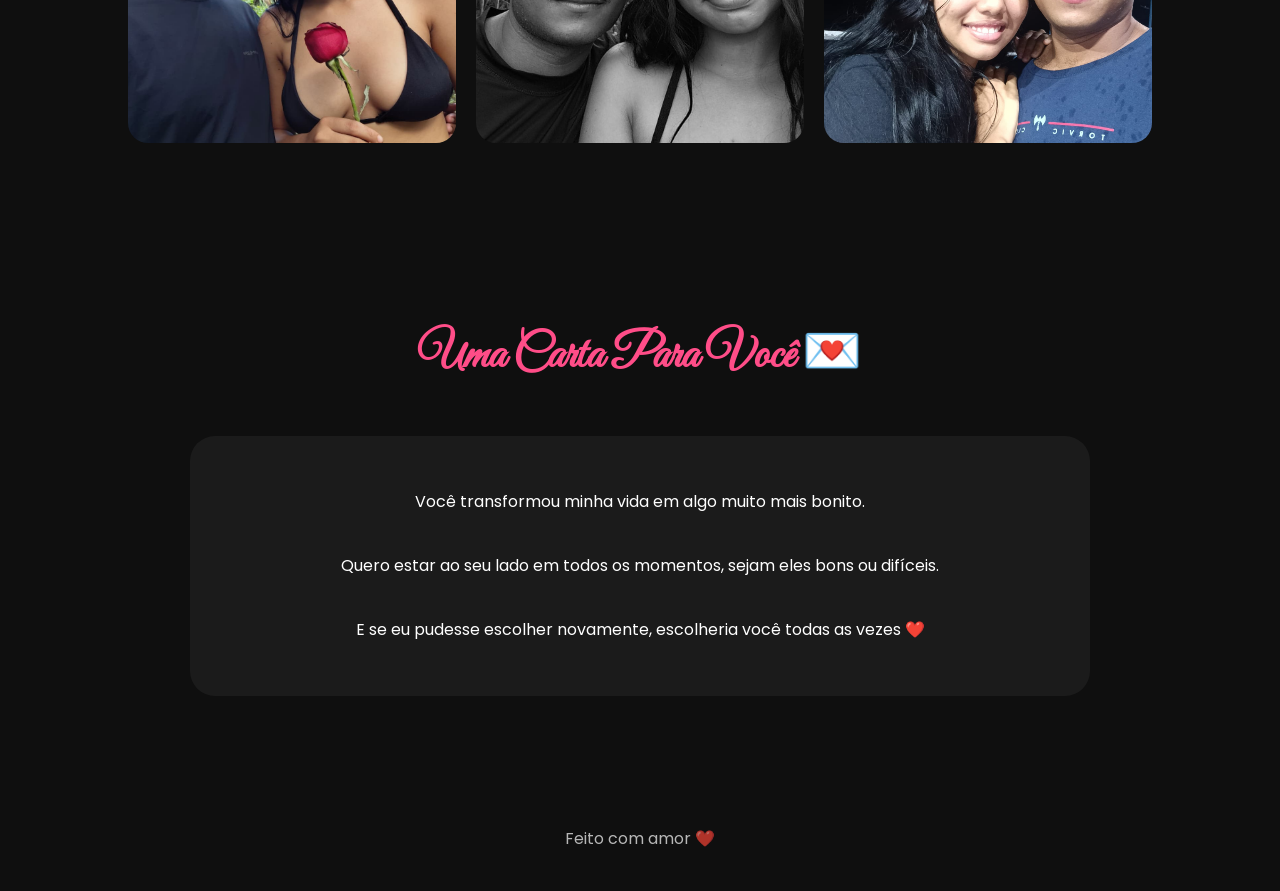
==== commit 302258bc: "mudançass" ====
--- a/index.html
+++ b/index.html
@@ -23,7 +23,7 @@
   <!-- HERO -->
   <section class="hero">
 
-    <img src="img/img04.jpegx" alt="Foto do casal" class="foto-casal">
+    <img src="img/img04.jpeg" alt="Foto do casal" class="foto-casal">
 
     <h1>Nós Dois ❤️</h1>
 
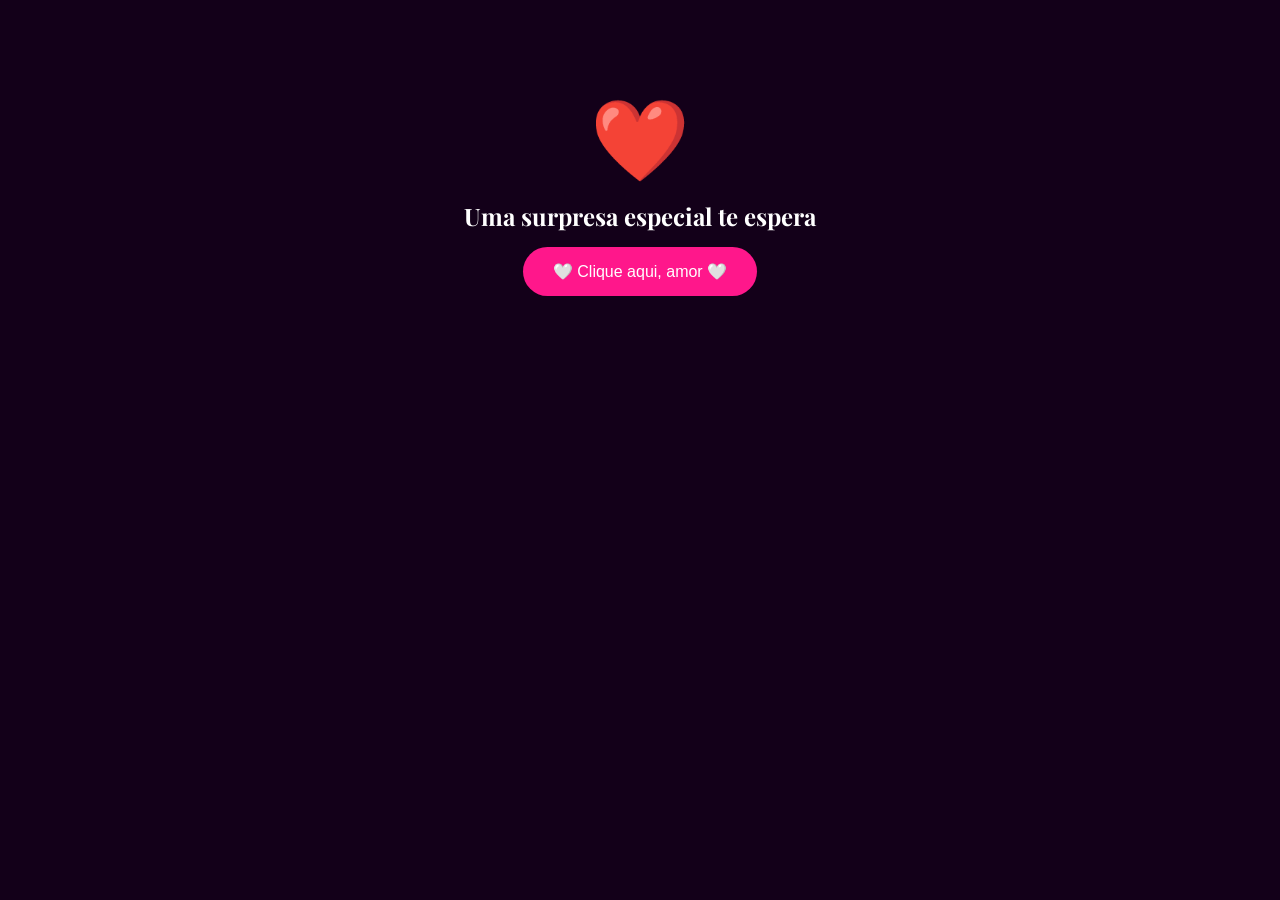
==== commit d4f58ce9: "atualização" ====
--- a/index.html
+++ b/index.html
@@ -1,181 +1,205 @@
 <!DOCTYPE html>
 <html lang="pt-BR">
 <head>
-  <meta charset="UTF-8">
-  <meta name="viewport" content="width=device-width, initial-scale=1.0">
-
-  <title>Nós Dois ❤️</title>
-
-  <!-- Fonte -->
-  <link rel="preconnect" href="https://fonts.googleapis.com">
-  <link href="https://fonts.googleapis.com/css2?family=Poppins:wght@300;400;600&family=Great+Vibes&display=swap" rel="stylesheet">
-
-  <!-- CSS -->
-  <link rel="stylesheet" href="style.css">
+<meta charset="UTF-8">
+<meta name="viewport" content="width=device-width, initial-scale=1.0">
+<title>Dan ❤️ Lilice</title>
+
+<link rel="stylesheet" href="style.css">
+
+<link rel="preconnect" href="https://fonts.googleapis.com">
+<link href="https://fonts.googleapis.com/css2?family=Playfair+Display:wght@500;700&family=Poppins:wght@300;400;500&display=swap" rel="stylesheet">
+
 </head>
 <body>
 
-  <!-- Música -->
-  <audio autoplay loop>
-    <source src="musica.mp3" type="audio/mp3">
-  </audio>
-
-  <!-- HERO -->
-  <section class="hero">
-
-    <img src="img/img04.jpeg" alt="Foto do casal" class="foto-casal">
-
-    <h1>Nós Dois ❤️</h1>
-
-    <p>
-      Desde o momento em que você entrou na minha vida,
-      tudo ficou mais bonito, mais leve e mais verdadeiro.
-    </p>
-
-    <a href="#historia" class="btn">
-      Nossa História
-    </a>
-
-  </section>
-
-  <!-- HISTÓRIA -->
-  <section id="historia">
-
-    <h2 class="title">Nossa História</h2>
-
-    <div class="cards">
-
-      <div class="card">
-        <h3>📅 Primeiro Encontro</h3>
-        <p>07 de Feveveiro de 2026</p>
-      </div>
-
-      <div class="card">
-        <h3>❤️ Início do Namoro</h3>
-        <p>12 de janeiro de 2026</p>
-      </div>
-
-      <div class="card">
-        <h3>⏳ Tempo Juntos</h3>
-        <p id="contador"></p>
-      </div>
-
-    </div>
-
-  </section>
-
-  <!-- MÚSICA -->
-  <section class="music">
-
-    <h2 class="title">Nossa Música 🎵</h2>
-
-    <div class="music-box">
-
-      <h2>Perfect — Ed Sheeran</h2>
-
-      <p>
-        Algumas músicas simplesmente parecem contar nossa história.
-        E essa sempre vai me lembrar de você.
-      </p>
-
-      <iframe
-        src="https://open.spotify.com/embed/track/0tgVpDi06FyKpA1z0VMD4v?utm_source=generator">
-      </iframe>
-
-    </div>
-
-  </section>
-
-  <!-- TIMELINE -->
-  <section>
-
-    <h2 class="title">Linha do Tempo ✨</h2>
-
-    <div class="timeline">
-
-      <div class="container left">
-        <div class="content">
-          <h3>Primeira Conversa</h3>
-          <p>O começo de algo especial.</p>
-        </div>
-      </div>
-
-      <div class="container right">
-        <div class="content">
-          <h3>Primeiro Encontro</h3>
-          <p>O dia em que tudo mudou.</p>
-        </div>
-      </div>
-
-      <div class="container left">
-        <div class="content">
-          <h3>Primeiro Beijo</h3>
-          <p>Um momento inesquecível ❤️</p>
-        </div>
-      </div>
-
-      <div class="container right">
-        <div class="content">
-          <h3>Pedido de Namoro</h3>
-          <p>O início oficial da nossa história.</p>
-        </div>
-      </div>
-
-    </div>
-
-  </section>
-
-  <!-- GALERIA -->
-  <section>
-
-    <h2 class="title">Nossos Momentos 📸</h2>
-
-    <div class="gallery">
-
-      <img src="img/img02.jpeg" alt="">
-      <img src="img/img01.jpeg" alt="">
-      <img src="img/img10.jpeg" alt="">
-
-    </div>
-
-  </section>
-
-  <!-- CARTA -->
-  <section>
-
-    <h2 class="title">Uma Carta Para Você 💌</h2>
-
-    <div class="letter">
-
-      <p>
-        Você transformou minha vida em algo muito mais bonito.
-      </p>
-
-      <br>
-
-      <p>
-        Quero estar ao seu lado em todos os momentos,
-        sejam eles bons ou difíceis.
-      </p>
-
-      <br>
-
-      <p>
-        E se eu pudesse escolher novamente,
-        escolheria você todas as vezes ❤️
-      </p>
-
-    </div>
-
-  </section>
-
-  <!-- FOOTER -->
-  <footer>
-    Feito com amor ❤️
-  </footer>
-
-  <!-- JS -->
-  <script src="script.js"></script>
+<div id="hearts"></div>
+
+<section id="intro">
+
+<div class="heart">❤️</div>
+
+<h2>Uma surpresa especial te espera</h2>
+
+<button id="enterBtn">
+🤍 Clique aqui, amor 🤍
+</button>
+
+</section>
+
+<main id="content">
+
+<section class="hero">
+
+<h1>Para minha Princesa</h1>
+
+<p class="since">
+Juntos desde 12 de Janeiro de 2026
+</p>
+
+<div class="counter">
+
+<div class="box">
+<span id="days">0</span>
+<small>Dias</small>
+</div>
+
+<div class="box">
+<span id="hours">0</span>
+<small>Horas</small>
+</div>
+
+<div class="box">
+<span id="minutes">0</span>
+<small>Minutos</small>
+</div>
+
+<div class="box">
+<span id="seconds">0</span>
+<small>Segundos</small>
+</div>
+
+</div>
+
+<p class="love-days">
+✨ <span id="loveDays">0</span> dias de amor ✨
+</p>
+
+</section>
+
+<section class="music-card">
+
+<h2>🎵 Nossa Música</h2>
+
+<p>A trilha sonora do nosso amor</p>
+
+<button id="playMusic">
+▶️ Revelar Música
+</button>
+
+<audio id="music">
+<source src="audio/minha-presa.mp3">
+</audio>
+
+</section>
+
+<section class="love-letter">
+
+<h2>💌 Carta para Lilice</h2>
+
+<p>
+Lilice,
+
+Desde que você entrou na minha vida,
+tudo ficou mais bonito.
+
+Você transformou dias comuns em memórias especiais,
+e momentos simples em lembranças inesquecíveis.
+
+Obrigado por cada sorriso,
+cada abraço,
+cada conversa
+e cada instante ao seu lado.
+
+Você é uma das maiores bênçãos que Deus colocou em minha vida.
+
+Eu te amo hoje,
+amanhã
+e para sempre.
+
+❤️ Dan
+</p>
+
+</section>
+
+<section class="gallery">
+
+<h2>📸 Nossos Momentos</h2>
+
+<div class="slider">
+
+<button onclick="prevSlide()">❮</button>
+
+<img id="slide"
+src="img/img01.jpeg">
+
+<button onclick="nextSlide()">❯</button>
+
+</div>
+
+<div class="dots"></div>
+
+</section>
+
+<section class="timeline">
+
+<h2>📖 Nossa História</h2>
+
+<div class="event">
+<h3>❤️ Início do namoro</h3>
+<p>O início da nossa história.</p>
+<img src="img/capa.jpg">
+</div>
+
+<div class="event">
+<h3>🥰 Primeiro encontro</h3>
+<img src="img/img10.jpeg">
+</div>
+
+<div class="event">
+<h3>🏠 Primeira vez na casa dela</h3>
+<img src="img/casa-dela.jpg">
+</div>
+
+<div class="event">
+<h3>🏠 Primeira vez na casa dele</h3>
+<img src="img/casa-dele.jpg">
+</div>
+
+<div class="event">
+<h3>🌊 Praia juntos</h3>
+<img src="img/praia.jpg">
+</div>
+
+<div class="event">
+<h3>🍔 Lanche juntos</h3>
+<img src="img/lanche.jpg">
+</div>
+
+<div class="event">
+<h3>⛪ Igreja juntos</h3>
+<img src="img/igreja.jpg">
+</div>
+
+</section>
+
+<section class="final-message">
+
+<h2>❤️ Uma Última Mensagem ❤️</h2>
+
+<button id="surpriseBtn">
+Clique Aqui
+</button>
+
+<div id="surpriseText">
+
+Você é meu lugar favorito no mundo.
+
+Obrigado por existir,
+por me amar
+e por caminhar comigo.
+
+Te amo infinitamente.
+
+❤️❤️❤️
+
+</div>
+
+</section>
+
+</main>
+
+<script src="script.js"></script>
 
 </body>
 </html>
--- a/style.css
+++ b/style.css
@@ -1,262 +1,120 @@
 *{
-  margin:0;
-  padding:0;
-  box-sizing:border-box;
-}
-
-html{
-  scroll-behavior:smooth;
+margin:0;
+padding:0;
+box-sizing:border-box;
 }
 
 body{
-  font-family:'Poppins', sans-serif;
-  background:#0f0f0f;
-  color:white;
-  overflow-x:hidden;
+background:#130019;
+color:white;
+font-family:Poppins,sans-serif;
+overflow-x:hidden;
 }
 
-/* Fundo */
-
-body::before{
-  content:"";
-  position:fixed;
-  width:100%;
-  height:100%;
-  background:
-  radial-gradient(circle at top, rgba(255,0,85,0.15), transparent 40%),
-  radial-gradient(circle at bottom, rgba(255,255,255,0.05), transparent 30%);
-  z-index:-1;
+#content{
+display:none;
 }
 
-/* FOTO DA CAPA */
-
-.foto-casal{
-  width:220px;
-  height:220px;
-  object-fit:cover;
-  border-radius:50%;
-  border:4px solid #ff4d88;
-  margin-bottom:25px;
-  box-shadow:0 0 30px rgba(255,77,136,0.4);
+section{
+padding:80px 20px;
+text-align:center;
 }
 
-/* HERO */
-
-.hero{
-  height:100vh;
-  display:flex;
-  flex-direction:column;
-  justify-content:center;
-  align-items:center;
-  text-align:center;
-  padding:20px;
-  background:
-  linear-gradient(rgba(0,0,0,.7), rgba(0,0,0,.7)),
-  url('img/casal-bg.jpg') center/cover;
+h1,h2,h3{
+font-family:'Playfair Display',serif;
 }
 
-.hero h1{
-  font-size:5rem;
-  font-family:'Great Vibes', cursive;
-  color:#ff4d88;
-  margin-bottom:10px;
+button{
+margin-top: 15px;
+cursor:pointer;
+border:none;
+padding:15px 30px;
+border-radius:30px;
+background:#ff178b;
+color:white;
+font-size:16px;
+transition:.3s;
 }
 
-.hero p{
-  font-size:1.2rem;
-  max-width:700px;
-  line-height:1.7;
+button:hover{
+transform:scale(1.05);
 }
 
-.btn{
-  margin-top:30px;
-  padding:15px 35px;
-  border:none;
-  border-radius:40px;
-  background:#ff4d88;
-  color:white;
-  text-decoration:none;
-  transition:.3s;
+.since {
+  margin-bottom: 20px;
 }
 
-.btn:hover{
-  background:#ff2f73;
-  transform:scale(1.05);
+.love-days {
+  margin-top: 20px;
 }
 
-/* Sections */
+.box,
+.music-card,
+.love-letter,
+.event{
 
-section{
-  padding:90px 10%;
+background:rgba(255,255,255,.05);
+
+backdrop-filter:blur(12px);
+
+border:1px solid rgba(255,255,255,.1);
+
+border-radius:20px;
 }
 
-.title{
-  text-align:center;
-  font-size:3rem;
-  margin-bottom:50px;
-  color:#ff4d88;
-  font-family:'Great Vibes', cursive;
+.music-card {
+  margin-bottom: 20px;
 }
 
-/* Cards */
-
-.cards{
-  display:grid;
-  grid-template-columns:repeat(auto-fit,minmax(250px,1fr));
-  gap:25px;
+.counter{
+display:flex;
+justify-content:center;
+gap:20px;
+flex-wrap:wrap;
 }
 
-.card{
-  background:rgba(255,255,255,0.05);
-  padding:30px;
-  border-radius:25px;
-  border:1px solid rgba(255,255,255,0.08);
-  transition:.3s;
+.box{
+padding:20px;
+min-width:120px;
 }
 
-.card:hover{
-  transform:translateY(-5px);
+.slider img{
+width:100%;
+max-width:350px;
+border-radius:20px;
 }
 
-.card h3{
-  color:#ff4d88;
-  margin-bottom:15px;
+.event{
+padding:20px;
+margin:30px auto;
+max-width:600px;
 }
 
-/* Música */
-
-.music{
-  text-align:center;
+.event img{
+width:100%;
+border-radius:15px;
+margin-top:15px;
 }
 
-.music-box{
-  max-width:700px;
-  margin:auto;
-  background:rgba(255,255,255,0.05);
-  padding:40px;
-  border-radius:25px;
+#surpriseText{
+display:none;
+margin-top:20px;
+font-size:20px;
 }
 
-.music-box h2{
-  color:#ff4d88;
-  margin-bottom:20px;
+.heart{
+font-size:80px;
+animation:pulse 1.5s infinite;
 }
 
-.music-box p{
-  margin-bottom:25px;
-  line-height:1.8;
+@keyframes pulse{
+
+0%,100%{
+transform:scale(1);
 }
 
-iframe{
-  width:100%;
-  height:152px;
-  border:none;
-  border-radius:15px;
+50%{
+transform:scale(1.2);
 }
 
-/* Timeline */
-
-.timeline{
-  position:relative;
-  max-width:900px;
-  margin:auto;
-}
-
-.timeline::after{
-  content:'';
-  position:absolute;
-  width:3px;
-  background:#ff4d88;
-  top:0;
-  bottom:0;
-  left:50%;
-}
-
-.container{
-  position:relative;
-  width:50%;
-  padding:10px 40px;
-}
-
-.left{
-  left:0;
-}
-
-.right{
-  left:50%;
-}
-
-.content{
-  background:rgba(255,255,255,0.05);
-  padding:25px;
-  border-radius:20px;
-}
-
-.content h3{
-  color:#ff4d88;
-  margin-bottom:10px;
-}
-
-/* Galeria */
-
-.gallery{
-  display:grid;
-  grid-template-columns:repeat(auto-fit,minmax(250px,1fr));
-  gap:20px;
-}
-
-.gallery img{
-  width:100%;
-  height:320px;
-  object-fit:cover;
-  border-radius:20px;
-  transition:.4s;
-}
-
-.gallery img:hover{
-  transform:scale(1.03);
-}
-
-/* Carta */
-
-.letter{
-  max-width:900px;
-  margin:auto;
-  background:rgba(255,255,255,0.05);
-  padding:50px;
-  border-radius:25px;
-  text-align:center;
-  line-height:2;
-}
-
-/* Footer */
-
-footer{
-  text-align:center;
-  padding:40px;
-  opacity:.7;
-}
-
-/* Responsivo */
-
-@media(max-width:768px){
-
-  .hero h1{
-    font-size:3.5rem;
-  }
-
-  .timeline::after{
-    left:20px;
-  }
-
-  .container{
-    width:100%;
-    padding-left:70px;
-    padding-right:20px;
-  }
-
-  .right{
-    left:0;
-  }
-
 }
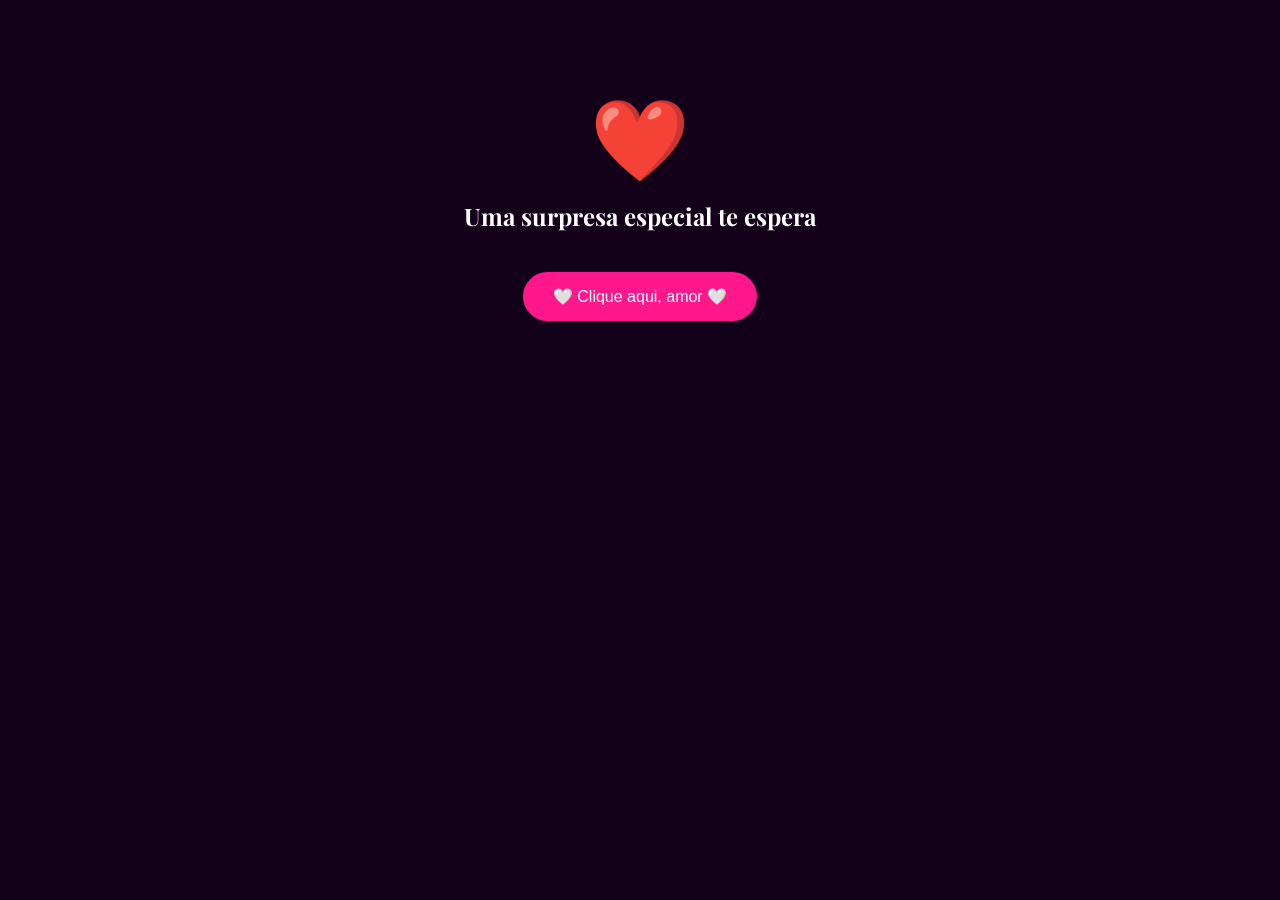
==== commit beb950a2: "finalização do projeto lilice" ====
--- a/index.html
+++ b/index.html
@@ -31,10 +31,12 @@
 
 <section class="hero">
 
+    <img src="img/3-removebg-preview (2).png" alt="" id="cp">
+
 <h1>Para minha Princesa</h1>
 
 <p class="since">
-Juntos desde 12 de Janeiro de 2026
+Juntos desde 12 de Janeiro de 2026❤️
 </p>
 
 <div class="counter">
@@ -67,19 +69,46 @@
 
 </section>
 
-<section class="music-card">
-
-<h2>🎵 Nossa Música</h2>
-
-<p>A trilha sonora do nosso amor</p>
-
-<button id="playMusic">
-▶️ Revelar Música
-</button>
-
-<audio id="music">
-<source src="audio/minha-presa.mp3">
-</audio>
+<section class="music-section">
+
+    <h2>🎵 Nossa Música</h2>
+    <p>A trilha sonora do nosso amor</p>
+
+    <button id="revealBtn" onclick="showPlayer()">
+        Revelar Música ❤️
+    </button>
+
+    <div class="spotify-player" id="spotifyPlayer">
+
+        <img src="img/2-removebg-preview.png" class="album-cover">
+
+        <div class="song-info">
+            <h3>Minha Presa</h3>
+            <p>Zezé di Camargo</p>
+        </div>
+
+        <audio id="audio">
+            <source src="Minha Presa.mp3" type="audio/mp3">
+        </audio>
+
+        <div class="progress-container">
+            <span id="currentTime">0:00</span>
+
+            <input
+                type="range"
+                id="progressBar"
+                value="0"
+                min="0"
+                max="100">
+
+            <span id="duration">0:00</span>
+        </div>
+
+        <button id="playBtn" onclick="togglePlay()">
+            ▶
+        </button>
+
+    </div>
 
 </section>
 
@@ -112,25 +141,6 @@
 
 </section>
 
-<section class="gallery">
-
-<h2>📸 Nossos Momentos</h2>
-
-<div class="slider">
-
-<button onclick="prevSlide()">❮</button>
-
-<img id="slide"
-src="img/img01.jpeg">
-
-<button onclick="nextSlide()">❯</button>
-
-</div>
-
-<div class="dots"></div>
-
-</section>
-
 <section class="timeline">
 
 <h2>📖 Nossa História</h2>
@@ -138,37 +148,57 @@
 <div class="event">
 <h3>❤️ Início do namoro</h3>
 <p>O início da nossa história.</p>
-<img src="img/capa.jpg">
+<p>💌12/01/2026 <br> <br>
+
+Dan e Lilice, não se conheciam, e nem sabiam da existência um do outro, mas em 12/01/2026, Deus fez Dan e Lilice se encontrarem, foi de forma virtual, mas ali naquele momento em que eles conversaram pela primeira vez já existia amor de ambos os lados, Deus uniu eles pois eles precisam um do outro, pois eles estão sempre se apoiando, se motivando, e dessa forma eles mantém o relacionamento deles, com a certeza que todo esforço e dedicação deles serão recompensados e eles irão realizar todos os sonhos deles, e assim a linda história de Dan e Lilice começou.</p>
 </div>
 
 <div class="event">
 <h3>🥰 Primeiro encontro</h3>
 <img src="img/img10.jpeg">
+<p>🕯️07/02/2026 <br><br>
+
+O primeiro encontro de Dan e Lilice foi cheio de vergonha e timidez, eles saíram para ir em uma cafeteira, lá o Dan abriu errado a porta duas vezes rsrs, lá eles lancharam, e depois foram dar uma volta pelo cais da cidade, e em um certo momento, Dan pediu a Lilice em namoro oficialmente, com aliança, e Lilice aceitou.</p>
 </div>
 
 <div class="event">
 <h3>🏠 Primeira vez na casa dela</h3>
-<img src="img/casa-dela.jpg">
+<img src="img/img02.jpeg">
+<p>🏠 20/03/2026 <br><br>
+
+Dan foi a casa da Lilice pela primeira vez, lá Dan conheceu sua sogra e a família de Lilice, foi um momento maravilhoso e marcante na relação deles, eles passaram o final de semana juntos, saíram para o balneário e etc.</p>
 </div>
 
 <div class="event">
 <h3>🏠 Primeira vez na casa dele</h3>
-<img src="img/casa-dele.jpg">
+<img src="img/img06.jpeg">
+<p>🏠 02/04/2026 <br><br>
+
+Lilice foi a casa de Dan pela primeira vez, eles passaram a semana santa e a Páscoa juntos, Lilice conheceu a família de Dan, eles saíram pra passear e lanchar e muito mais. Foi incrível, um conheceu a família do outro.</p>
 </div>
 
 <div class="event">
 <h3>🌊 Praia juntos</h3>
-<img src="img/praia.jpg">
+<img src="img/img13.jpeg">
+<p>🏖️ 24/05/2026 <br><br>
+
+Dan e Lilice foram a praia de cametá Tapera, lá eles andaram pela praia, bateram diversas fotos, e tomaram banho juntos, foi muito maravilhoso e incrível para eles.</p>
 </div>
 
 <div class="event">
 <h3>🍔 Lanche juntos</h3>
-<img src="img/lanche.jpg">
+<img src="img/img12.jpeg">
+<p>🍔 24/05/2026 <br><br>
+
+Em uma bela noite, Dan e Lilice saíram pra lanchar, comeram lanche juntos, deram uma volta pela cidade, aproveitaram o momento juntos, e estavam muito felizes e alegres, esse momento foi incrível e maravilhoso para eles.</p>
 </div>
 
 <div class="event">
 <h3>⛪ Igreja juntos</h3>
-<img src="img/igreja.jpg">
+<img src="img/img03.jpeg">
+<p>⛪️ 03/05/2026 <br><br>
+
+Em uma manhã de domingo ensolarado, Dan e Lilice foram a igreja, rezar e orar a Deus, Agradecer a Deus pelas suas vidas e pelo relacionamento deles, foram pedi forças a Deus e para Deus abençoar eles sempre.</p>
 </div>
 
 </section>
@@ -177,29 +207,94 @@
 
 <h2>❤️ Uma Última Mensagem ❤️</h2>
 
-<button id="surpriseBtn">
-Clique Aqui
-</button>
-
-<div id="surpriseText">
-
-Você é meu lugar favorito no mundo.
-
-Obrigado por existir,
-por me amar
-e por caminhar comigo.
-
-Te amo infinitamente.
-
-❤️❤️❤️
-
-</div>
+<p>Meu amor, quero que vc saiba que eu amoooooo muito vc meu amor, e sempre amarei vc de todo o meu coração e de toda minha alma, peço a Deus para que nosso amor viva por toda a eternidade, e que ele sempre nos abençoe e nos ajude a superar as barreiras e obstáculos meu bem. Eu sempre estarei aqui ao seu lado e com vc, disposto a lhe ajudar, aparar e está ao seu lado meu bem ❤️‍🩹</p>
 
 </section>
 
 </main>
 
 <script src="script.js"></script>
+
+<script>
+
+const audio = document.getElementById("audio");
+const playBtn = document.getElementById("playBtn");
+const progressBar = document.getElementById("progressBar");
+const currentTime = document.getElementById("currentTime");
+const duration = document.getElementById("duration");
+const albumCover = document.querySelector(".album-cover");
+
+function showPlayer(){
+
+    document.getElementById("revealBtn").style.display = "none";
+
+    document.getElementById("spotifyPlayer").style.display = "block";
+}
+
+function togglePlay(){
+
+    if(audio.paused){
+
+        audio.play();
+
+        playBtn.innerHTML = "❚❚";
+
+        albumCover.classList.add("playing");
+
+    }else{
+
+        audio.pause();
+
+        playBtn.innerHTML = "▶";
+
+        albumCover.classList.remove("playing");
+    }
+}
+
+audio.addEventListener("loadedmetadata", ()=>{
+
+    duration.textContent =
+        formatTime(audio.duration);
+
+});
+
+audio.addEventListener("timeupdate", ()=>{
+
+    const progress =
+        (audio.currentTime/audio.duration)*100;
+
+    progressBar.value = progress;
+
+    currentTime.textContent =
+        formatTime(audio.currentTime);
+
+});
+
+progressBar.addEventListener("input", ()=>{
+
+    audio.currentTime =
+    (progressBar.value/100)
+    * audio.duration;
+
+});
+
+function formatTime(seconds){
+
+    let min =
+    Math.floor(seconds/60);
+
+    let sec =
+    Math.floor(seconds%60);
+
+    if(sec < 10){
+        sec = "0" + sec;
+    }
+
+    return min + ":" + sec;
+    
+}
+
+</script>
 
 </body>
 </html>
--- a/style.css
+++ b/style.css
@@ -20,12 +20,16 @@
 text-align:center;
 }
 
+#cp {
+  width: 150px;
+}
+
 h1,h2,h3{
 font-family:'Playfair Display',serif;
 }
 
 button{
-margin-top: 15px;
+margin-top: 40px;
 cursor:pointer;
 border:none;
 padding:15px 30px;
@@ -49,7 +53,7 @@
 }
 
 .box,
-.music-card,
+.music-section,
 .love-letter,
 .event{
 
@@ -64,6 +68,112 @@
 
 .music-card {
   margin-bottom: 20px;
+}
+
+.music-section{
+    max-width: 700px;
+    margin: 50px auto;
+    text-align: center;
+}
+
+#revealBtn{
+    background: linear-gradient(45deg,#ff78b4,#ff5ca8);
+    border:none;
+    color:white;
+    padding:15px 35px;
+    border-radius:50px;
+    font-size:18px;
+    cursor:pointer;
+    font-weight:bold;
+}
+
+.spotify-player{
+    display:none;
+    margin-top:30px;
+
+    background:#121212;
+
+    border-radius:20px;
+
+    padding:25px;
+
+    box-shadow:
+    0 0 30px rgba(0,0,0,.4);
+
+    color:white;
+}
+
+.album-cover{
+    width:220px;
+    height:220px;
+    object-fit:cover;
+    border-radius:15px;
+    margin-bottom:20px;
+}
+
+.song-info h3{
+    font-size:28px;
+    margin-bottom:5px;
+}
+
+.song-info p{
+    color:#b3b3b3;
+    margin-bottom:25px;
+}
+
+.progress-container{
+    display:flex;
+    align-items:center;
+    gap:10px;
+}
+
+#progressBar{
+    flex:1;
+    accent-color:#1DB954;
+    cursor:pointer;
+}
+
+#playBtn{
+    margin-top:25px;
+    display: block;
+    margin: auto;
+
+    width:70px;
+    height:70px;
+
+    border:none;
+    border-radius:50%;
+
+    background:#1DB954;
+    color:white;
+
+    font-size:25px;
+    cursor:pointer;
+
+    display:flex;
+    align-items:center;
+    justify-content:center;
+
+    padding:0;
+
+    transition:.3s;
+}
+
+#playBtn:hover{
+    transform:scale(1.1);
+}
+
+.album-cover.playing{
+    animation:spin 12s linear infinite;
+}
+
+@keyframes spin{
+    from{
+        transform:rotate(0deg);
+    }
+    to{
+        transform:rotate(360deg);
+    }
 }
 
 .counter{
@@ -117,4 +227,51 @@
 transform:scale(1.2);
 }
 
+}
+
+.galeria{
+    text-align:center;
+}
+
+#fotoGaleria{
+    width:100%;
+    max-width:550px;
+    border-radius:25px;
+    margin-bottom:25px;
+}
+
+.controles-galeria{
+    display:flex;
+    justify-content:center;
+    gap:25px;
+}
+
+.btn-galeria{
+    width:70px;
+    height:70px;
+
+    border:none;
+    border-radius:50px;
+
+    background:linear-gradient(
+        45deg,
+        #ff7ab8,
+        #ff5fa8
+    );
+
+    color:white;
+    font-size:30px;
+    font-weight:bold;
+
+    cursor:pointer;
+
+    transition:.3s;
+}
+
+.btn-galeria:hover{
+    transform:scale(1.08);
+}
+
+.btn-galeria:active{
+    transform:scale(.95);
 }
